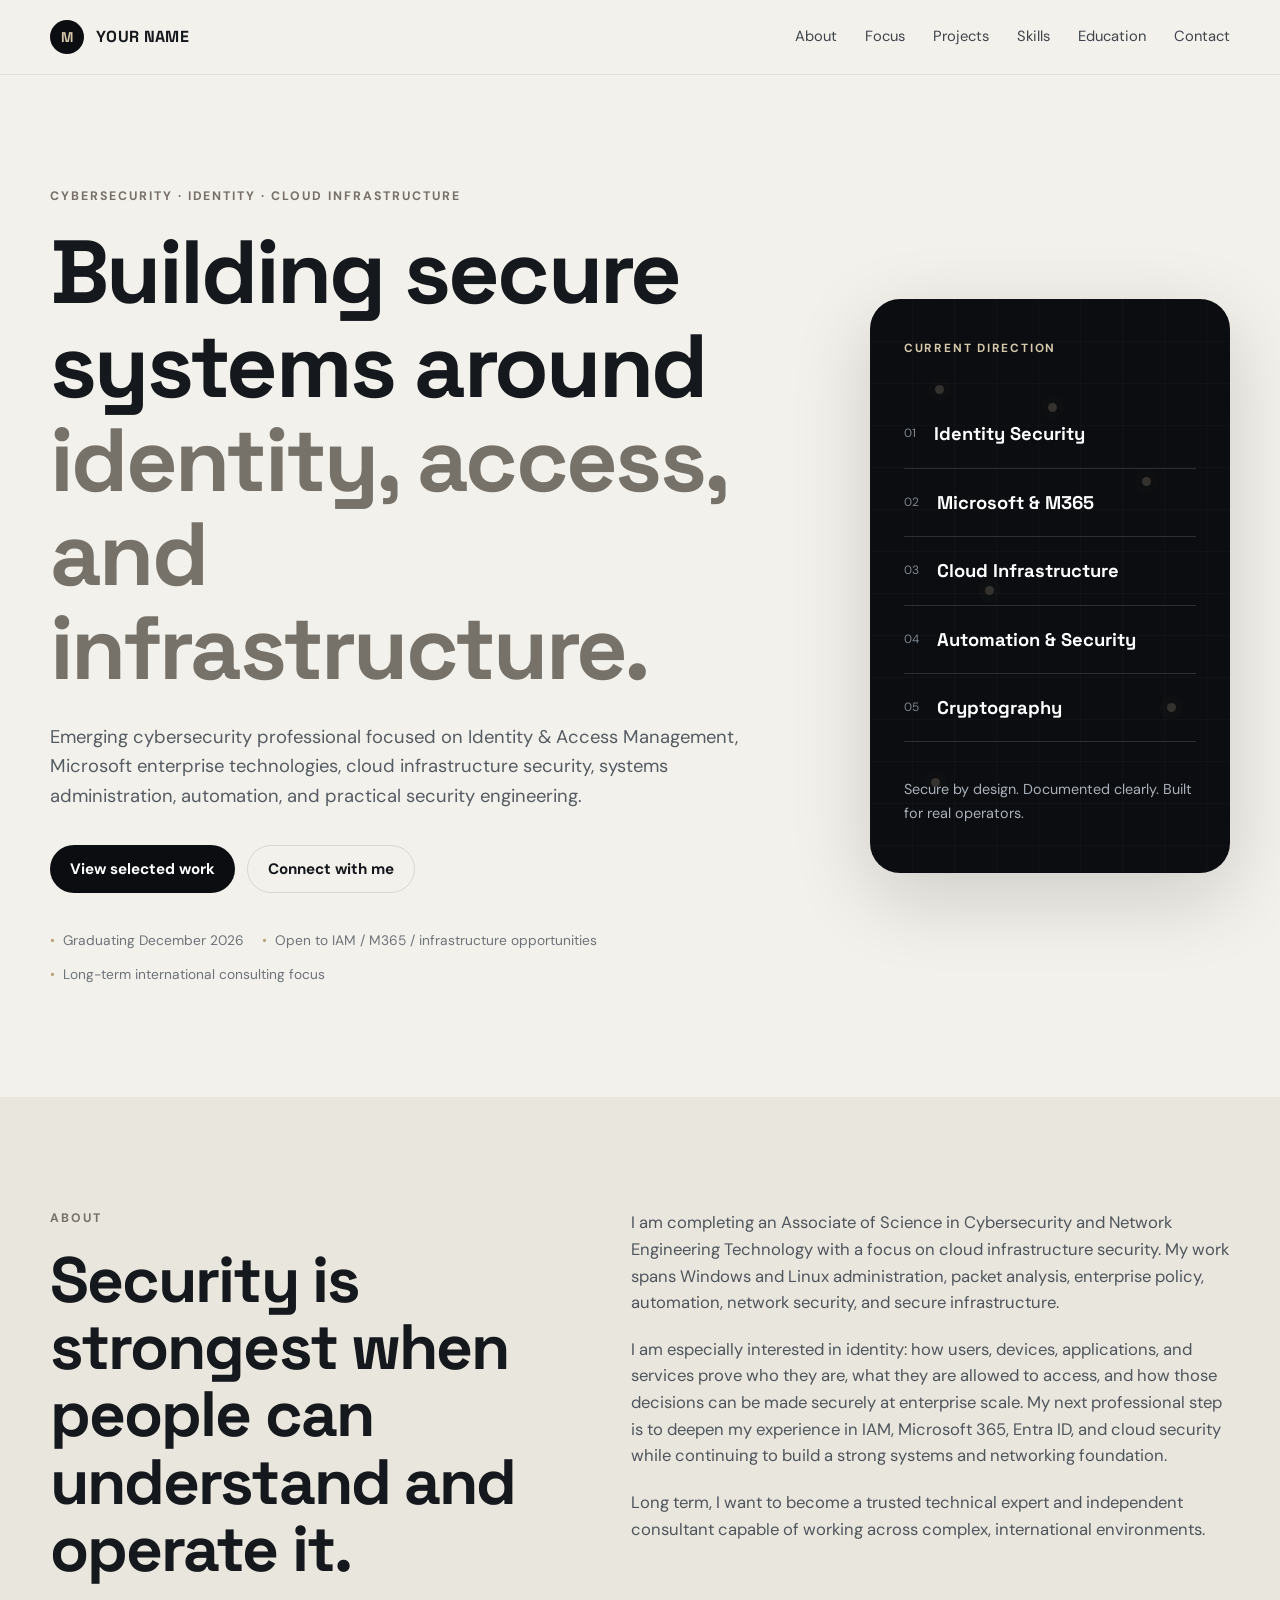
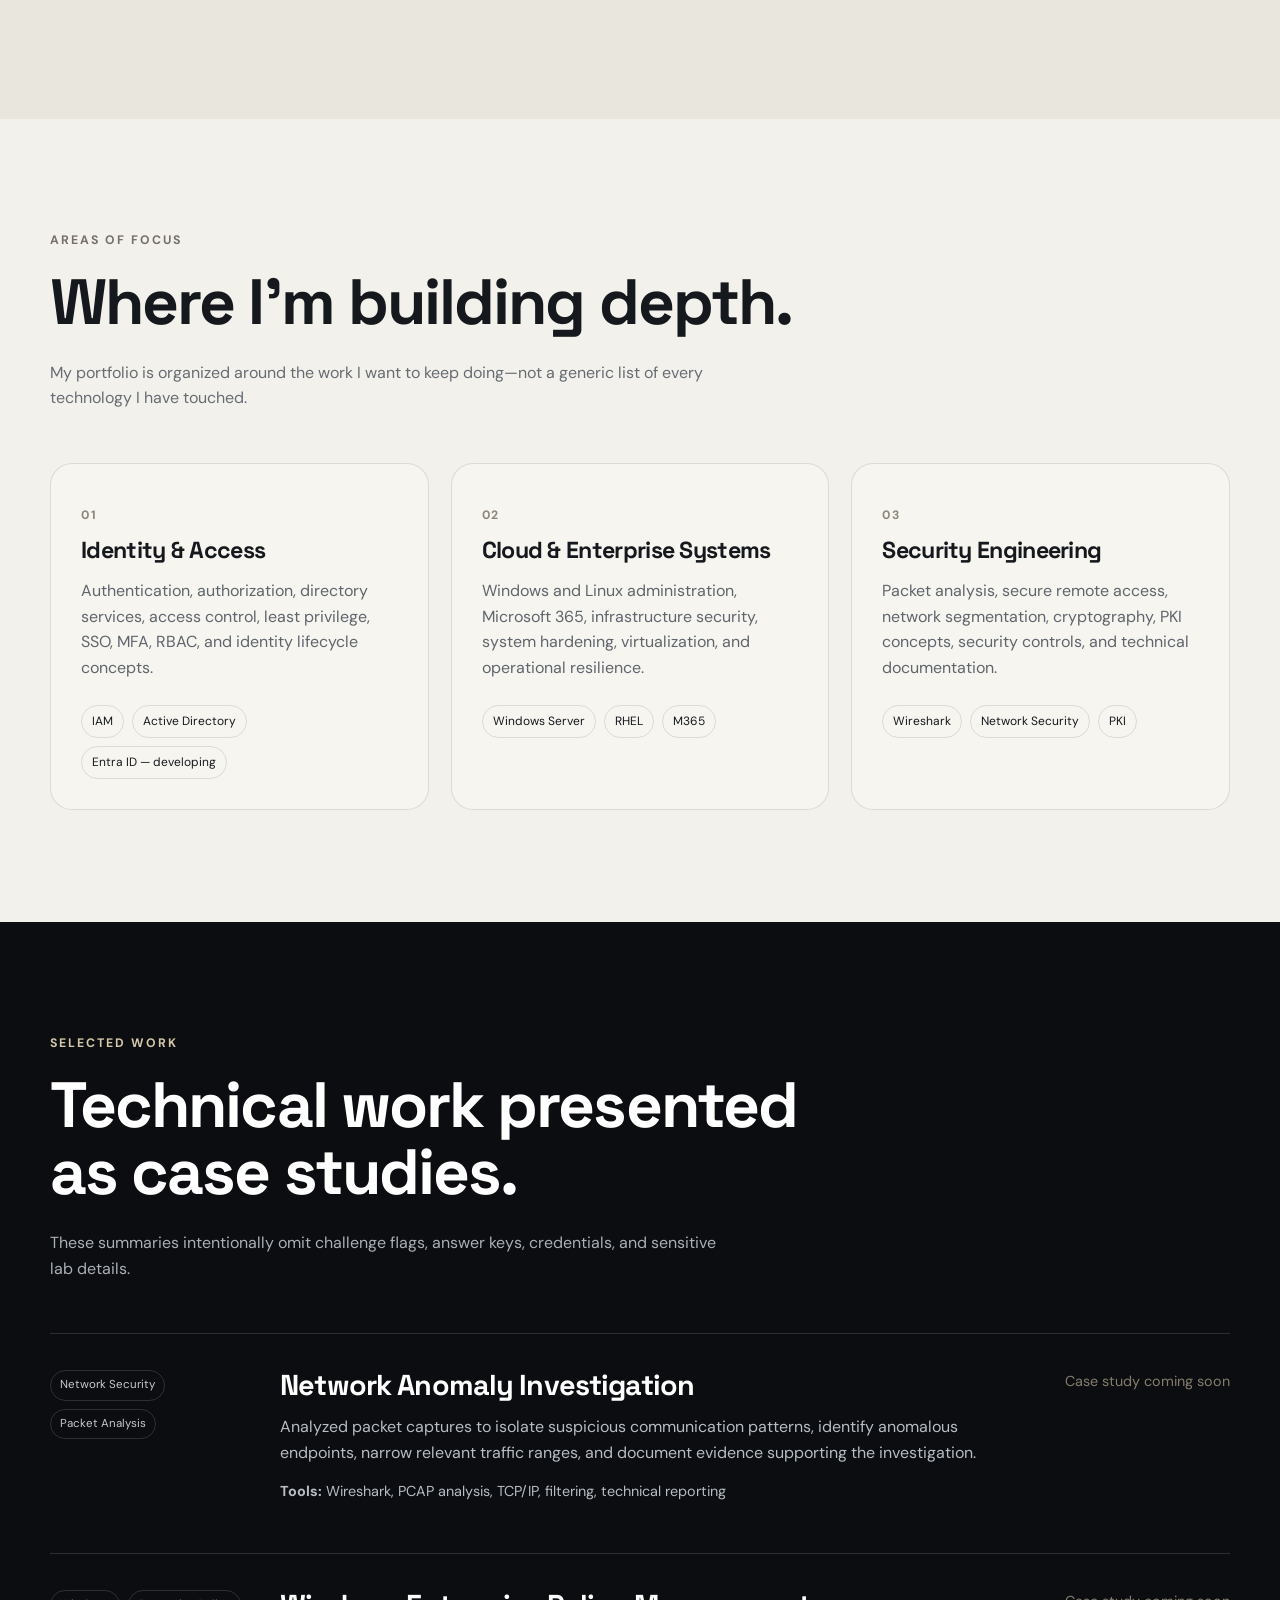
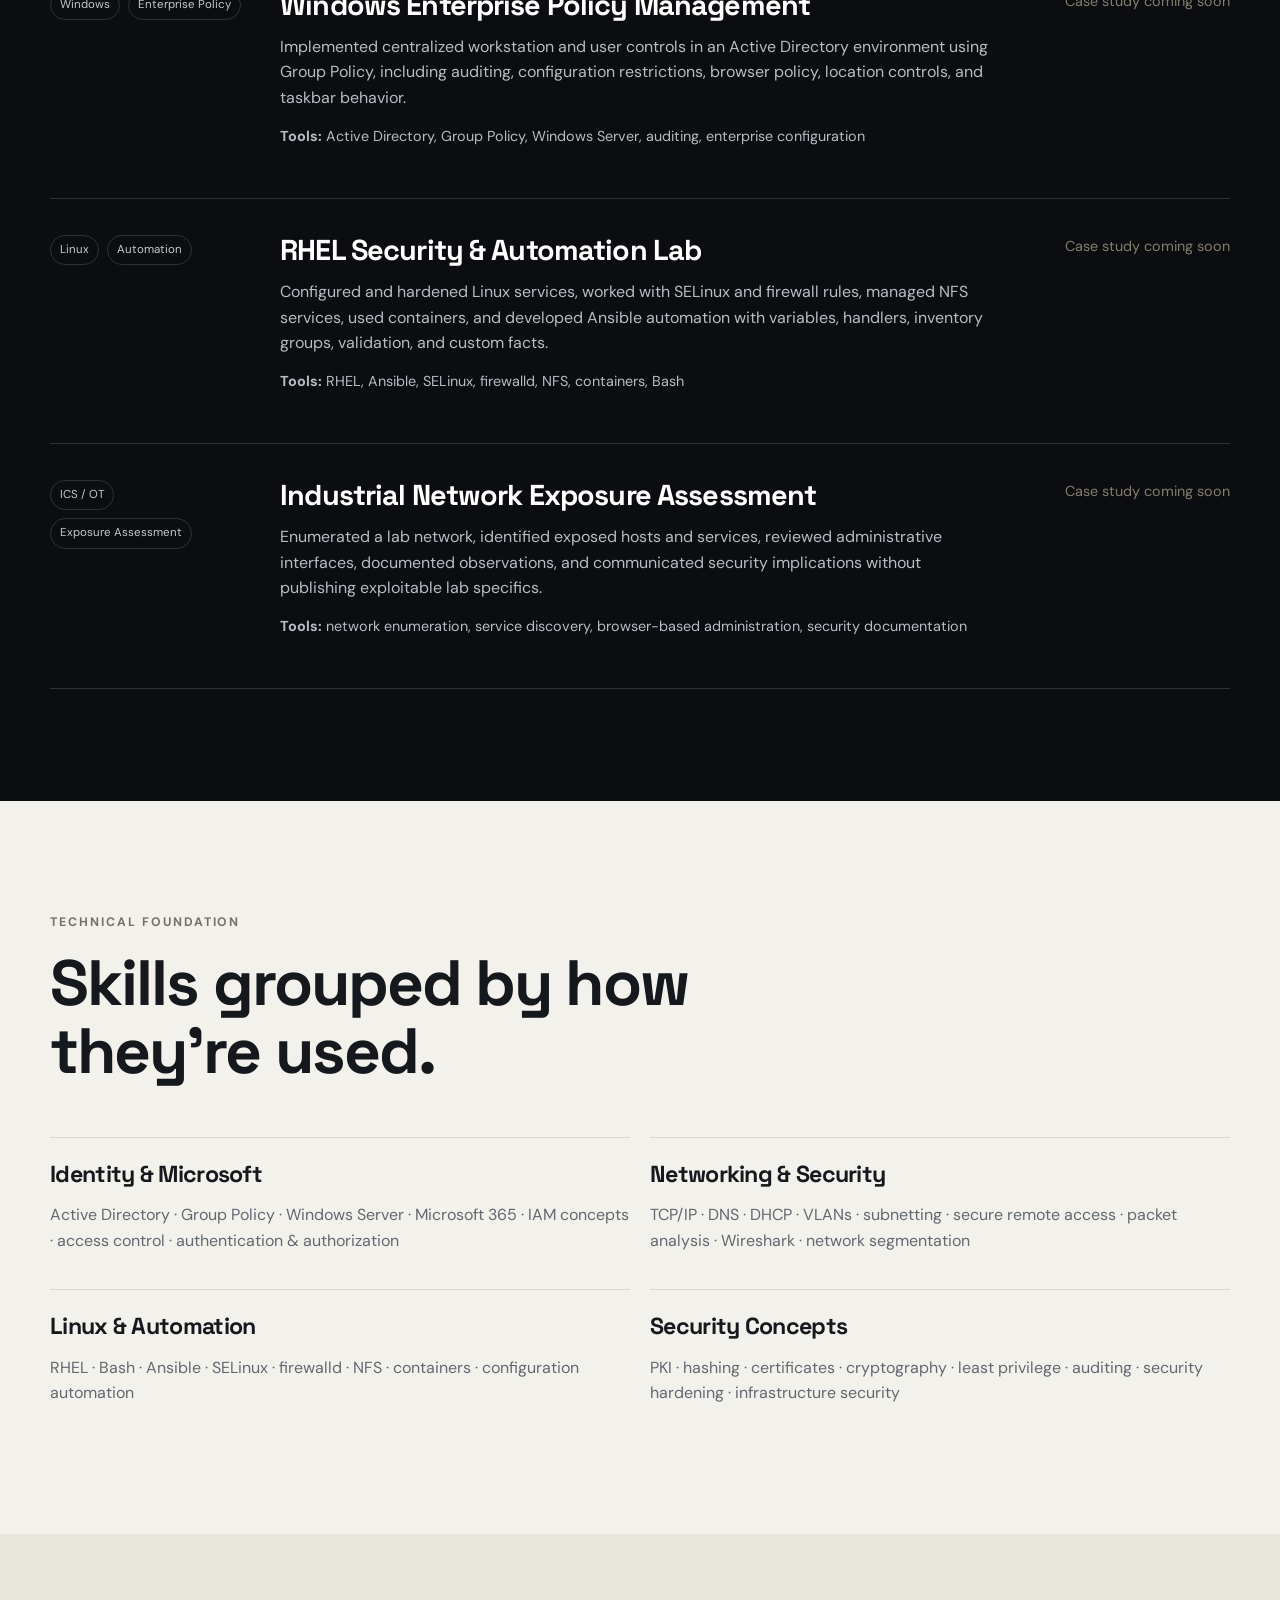
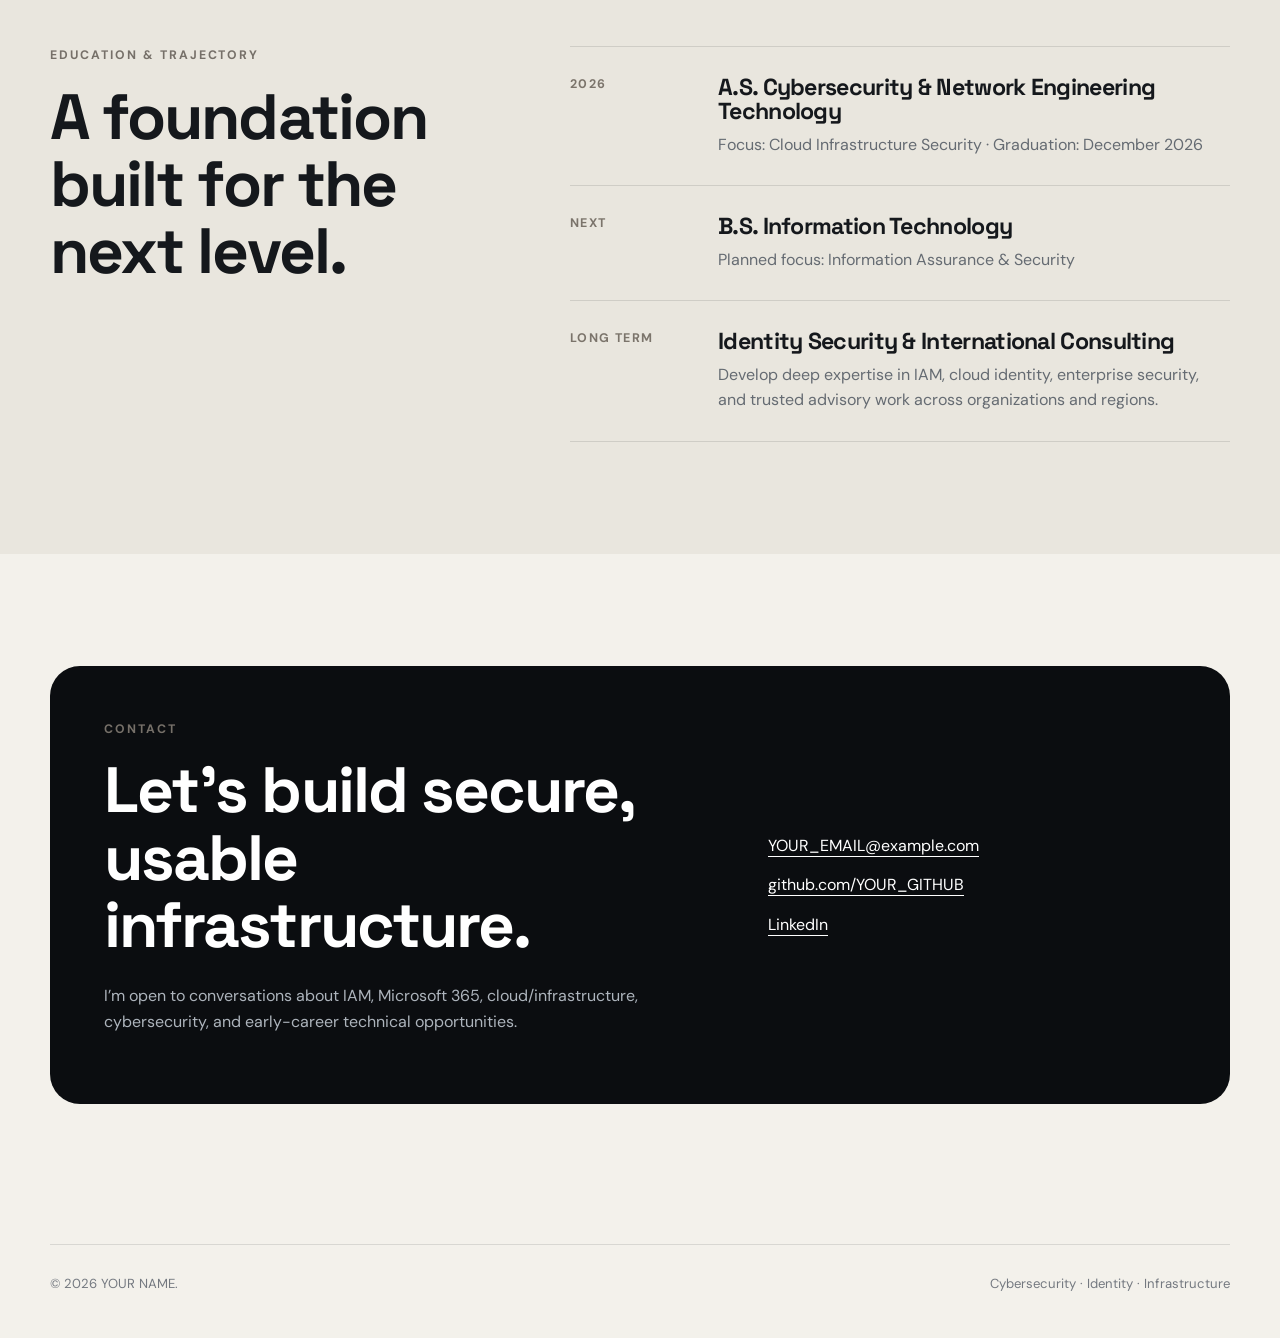
==== index.html @ 9beae538 "Add files via upload Move website files to repository root" ====
<!DOCTYPE html>
<html lang="en">
<head>
  <meta charset="UTF-8" />
  <meta name="viewport" content="width=device-width, initial-scale=1.0" />
  <meta name="description" content="Professional portfolio focused on cybersecurity, identity security, cloud infrastructure, systems administration, and secure enterprise technology." />
  <meta name="theme-color" content="#0b0d10" />
  <meta property="og:title" content="YOUR NAME — Cybersecurity & Identity" />
  <meta property="og:description" content="Cybersecurity, identity security, cloud infrastructure, and enterprise systems portfolio." />
  <meta property="og:type" content="website" />
  <title>YOUR NAME | Cybersecurity & Identity</title>
  <link rel="preconnect" href="https://fonts.googleapis.com" />
  <link rel="preconnect" href="https://fonts.gstatic.com" crossorigin />
  <link href="https://fonts.googleapis.com/css2?family=DM+Sans:wght@400;500;600;700&family=Space+Grotesk:wght@500;600;700&display=swap" rel="stylesheet" />
  <link rel="stylesheet" href="styles.css" />
</head>
<body>
  <a class="skip-link" href="#main">Skip to content</a>

  <header class="site-header" id="top">
    <div class="container nav-wrap">
      <a class="brand" href="#top" aria-label="Home">
        <span class="brand-mark" aria-hidden="true">M</span>
        <span>YOUR NAME</span>
      </a>
      <button class="nav-toggle" type="button" aria-label="Open navigation" aria-expanded="false">Menu</button>
      <nav class="site-nav" aria-label="Primary navigation">
        <a href="#about">About</a>
        <a href="#focus">Focus</a>
        <a href="#projects">Projects</a>
        <a href="#skills">Skills</a>
        <a href="#education">Education</a>
        <a href="#contact">Contact</a>
      </nav>
    </div>
  </header>

  <main id="main">
    <section class="hero section">
      <div class="container hero-grid">
        <div class="hero-copy reveal">
          <p class="eyebrow">Cybersecurity · Identity · Cloud Infrastructure</p>
          <h1>Building secure systems around <span>identity, access, and infrastructure.</span></h1>
          <p class="hero-lede">
            Emerging cybersecurity professional focused on Identity &amp; Access Management, Microsoft enterprise technologies,
            cloud infrastructure security, systems administration, automation, and practical security engineering.
          </p>
          <div class="hero-actions">
            <a class="button button-primary" href="#projects">View selected work</a>
            <a class="button button-secondary" href="#contact">Connect with me</a>
          </div>
          <ul class="status-list" aria-label="Current professional status">
            <li>Graduating December 2026</li>
            <li>Open to IAM / M365 / infrastructure opportunities</li>
            <li>Long-term international consulting focus</li>
          </ul>
        </div>

        <aside class="hero-panel reveal" aria-label="Professional focus summary">
          <div class="signal-grid" aria-hidden="true">
            <span></span><span></span><span></span><span></span><span></span><span></span>
          </div>
          <p class="panel-kicker">Current direction</p>
          <div class="focus-line"><span>01</span><strong>Identity Security</strong></div>
          <div class="focus-line"><span>02</span><strong>Microsoft &amp; M365</strong></div>
          <div class="focus-line"><span>03</span><strong>Cloud Infrastructure</strong></div>
          <div class="focus-line"><span>04</span><strong>Automation &amp; Security</strong></div>
          <div class="focus-line"><span>05</span><strong>Cryptography</strong></div>
          <p class="panel-note">Secure by design. Documented clearly. Built for real operators.</p>
        </aside>
      </div>
    </section>

    <section class="section section-muted" id="about">
      <div class="container two-column">
        <div>
          <p class="eyebrow">About</p>
          <h2>Security is strongest when people can understand and operate it.</h2>
        </div>
        <div class="body-copy">
          <p>
            I am completing an Associate of Science in Cybersecurity and Network Engineering Technology with a focus on cloud
            infrastructure security. My work spans Windows and Linux administration, packet analysis, enterprise policy,
            automation, network security, and secure infrastructure.
          </p>
          <p>
            I am especially interested in identity: how users, devices, applications, and services prove who they are, what they
            are allowed to access, and how those decisions can be made securely at enterprise scale. My next professional step is
            to deepen my experience in IAM, Microsoft 365, Entra ID, and cloud security while continuing to build a strong systems
            and networking foundation.
          </p>
          <p>
            Long term, I want to become a trusted technical expert and independent consultant capable of working across complex,
            international environments.
          </p>
        </div>
      </div>
    </section>

    <section class="section" id="focus">
      <div class="container">
        <div class="section-heading reveal">
          <p class="eyebrow">Areas of focus</p>
          <h2>Where I’m building depth.</h2>
          <p>My portfolio is organized around the work I want to keep doing—not a generic list of every technology I have touched.</p>
        </div>

        <div class="card-grid three">
          <article class="card reveal">
            <p class="card-number">01</p>
            <h3>Identity &amp; Access</h3>
            <p>Authentication, authorization, directory services, access control, least privilege, SSO, MFA, RBAC, and identity lifecycle concepts.</p>
            <div class="tag-row"><span>IAM</span><span>Active Directory</span><span>Entra ID — developing</span></div>
          </article>
          <article class="card reveal">
            <p class="card-number">02</p>
            <h3>Cloud &amp; Enterprise Systems</h3>
            <p>Windows and Linux administration, Microsoft 365, infrastructure security, system hardening, virtualization, and operational resilience.</p>
            <div class="tag-row"><span>Windows Server</span><span>RHEL</span><span>M365</span></div>
          </article>
          <article class="card reveal">
            <p class="card-number">03</p>
            <h3>Security Engineering</h3>
            <p>Packet analysis, secure remote access, network segmentation, cryptography, PKI concepts, security controls, and technical documentation.</p>
            <div class="tag-row"><span>Wireshark</span><span>Network Security</span><span>PKI</span></div>
          </article>
        </div>
      </div>
    </section>

    <section class="section section-dark" id="projects">
      <div class="container">
        <div class="section-heading reveal">
          <p class="eyebrow">Selected work</p>
          <h2>Technical work presented as case studies.</h2>
          <p>These summaries intentionally omit challenge flags, answer keys, credentials, and sensitive lab details.</p>
        </div>

        <div class="project-list">
          <article class="project reveal">
            <div class="project-meta">
              <span>Network Security</span>
              <span>Packet Analysis</span>
            </div>
            <div>
              <h3>Network Anomaly Investigation</h3>
              <p>
                Analyzed packet captures to isolate suspicious communication patterns, identify anomalous endpoints, narrow relevant traffic ranges,
                and document evidence supporting the investigation.
              </p>
              <p class="project-tools"><strong>Tools:</strong> Wireshark, PCAP analysis, TCP/IP, filtering, technical reporting</p>
            </div>
            <a class="text-link disabled" href="#" aria-disabled="true">Case study coming soon</a>
          </article>

          <article class="project reveal">
            <div class="project-meta">
              <span>Windows</span>
              <span>Enterprise Policy</span>
            </div>
            <div>
              <h3>Windows Enterprise Policy Management</h3>
              <p>
                Implemented centralized workstation and user controls in an Active Directory environment using Group Policy, including auditing,
                configuration restrictions, browser policy, location controls, and taskbar behavior.
              </p>
              <p class="project-tools"><strong>Tools:</strong> Active Directory, Group Policy, Windows Server, auditing, enterprise configuration</p>
            </div>
            <a class="text-link disabled" href="#" aria-disabled="true">Case study coming soon</a>
          </article>

          <article class="project reveal">
            <div class="project-meta">
              <span>Linux</span>
              <span>Automation</span>
            </div>
            <div>
              <h3>RHEL Security &amp; Automation Lab</h3>
              <p>
                Configured and hardened Linux services, worked with SELinux and firewall rules, managed NFS services, used containers, and developed
                Ansible automation with variables, handlers, inventory groups, validation, and custom facts.
              </p>
              <p class="project-tools"><strong>Tools:</strong> RHEL, Ansible, SELinux, firewalld, NFS, containers, Bash</p>
            </div>
            <a class="text-link disabled" href="#" aria-disabled="true">Case study coming soon</a>
          </article>

          <article class="project reveal">
            <div class="project-meta">
              <span>ICS / OT</span>
              <span>Exposure Assessment</span>
            </div>
            <div>
              <h3>Industrial Network Exposure Assessment</h3>
              <p>
                Enumerated a lab network, identified exposed hosts and services, reviewed administrative interfaces, documented observations, and
                communicated security implications without publishing exploitable lab specifics.
              </p>
              <p class="project-tools"><strong>Tools:</strong> network enumeration, service discovery, browser-based administration, security documentation</p>
            </div>
            <a class="text-link disabled" href="#" aria-disabled="true">Case study coming soon</a>
          </article>
        </div>
      </div>
    </section>

    <section class="section" id="skills">
      <div class="container">
        <div class="section-heading reveal">
          <p class="eyebrow">Technical foundation</p>
          <h2>Skills grouped by how they’re used.</h2>
        </div>
        <div class="skills-grid">
          <article class="skill-group reveal">
            <h3>Identity &amp; Microsoft</h3>
            <p>Active Directory · Group Policy · Windows Server · Microsoft 365 · IAM concepts · access control · authentication &amp; authorization</p>
          </article>
          <article class="skill-group reveal">
            <h3>Networking &amp; Security</h3>
            <p>TCP/IP · DNS · DHCP · VLANs · subnetting · secure remote access · packet analysis · Wireshark · network segmentation</p>
          </article>
          <article class="skill-group reveal">
            <h3>Linux &amp; Automation</h3>
            <p>RHEL · Bash · Ansible · SELinux · firewalld · NFS · containers · configuration automation</p>
          </article>
          <article class="skill-group reveal">
            <h3>Security Concepts</h3>
            <p>PKI · hashing · certificates · cryptography · least privilege · auditing · security hardening · infrastructure security</p>
          </article>
        </div>
      </div>
    </section>

    <section class="section section-muted" id="education">
      <div class="container timeline-wrap">
        <div class="section-heading reveal">
          <p class="eyebrow">Education &amp; trajectory</p>
          <h2>A foundation built for the next level.</h2>
        </div>
        <div class="timeline">
          <article class="timeline-item reveal">
            <span class="timeline-year">2026</span>
            <div>
              <h3>A.S. Cybersecurity &amp; Network Engineering Technology</h3>
              <p>Focus: Cloud Infrastructure Security · Graduation: December 2026</p>
            </div>
          </article>
          <article class="timeline-item reveal">
            <span class="timeline-year">Next</span>
            <div>
              <h3>B.S. Information Technology</h3>
              <p>Planned focus: Information Assurance &amp; Security</p>
            </div>
          </article>
          <article class="timeline-item reveal">
            <span class="timeline-year">Long term</span>
            <div>
              <h3>Identity Security &amp; International Consulting</h3>
              <p>Develop deep expertise in IAM, cloud identity, enterprise security, and trusted advisory work across organizations and regions.</p>
            </div>
          </article>
        </div>
      </div>
    </section>

    <section class="section" id="contact">
      <div class="container contact-card reveal">
        <div>
          <p class="eyebrow">Contact</p>
          <h2>Let’s build secure, usable infrastructure.</h2>
          <p>I’m open to conversations about IAM, Microsoft 365, cloud/infrastructure, cybersecurity, and early-career technical opportunities.</p>
        </div>
        <div class="contact-links">
          <a href="mailto:YOUR_EMAIL@example.com">YOUR_EMAIL@example.com</a>
          <a href="https://github.com/YOUR_GITHUB" target="_blank" rel="noreferrer">github.com/YOUR_GITHUB</a>
          <a href="https://www.linkedin.com/in/YOUR_LINKEDIN" target="_blank" rel="noreferrer">LinkedIn</a>
        </div>
      </div>
    </section>
  </main>

  <footer class="site-footer">
    <div class="container footer-wrap">
      <p>© <span id="year"></span> YOUR NAME.</p>
      <p>Cybersecurity · Identity · Infrastructure</p>
    </div>
  </footer>

  <script src="script.js"></script>
</body>
</html>
---- styles.css ----
:root {
  --bg: #0b0d10;
  --bg-soft: #11151a;
  --paper: #f3f1eb;
  --paper-2: #e9e6de;
  --ink: #15181c;
  --muted: #696f78;
  --muted-dark: #aab1ba;
  --line: rgba(21, 24, 28, 0.12);
  --line-dark: rgba(255, 255, 255, 0.14);
  --accent: #b8a47c;
  --accent-soft: #d6c8aa;
  --max: 1180px;
  --radius: 22px;
}

* { box-sizing: border-box; }
html { scroll-behavior: smooth; }
body {
  margin: 0;
  background: var(--paper);
  color: var(--ink);
  font-family: "DM Sans", system-ui, -apple-system, BlinkMacSystemFont, "Segoe UI", sans-serif;
  line-height: 1.6;
  text-rendering: optimizeLegibility;
}

::selection { background: var(--accent-soft); color: var(--ink); }
a { color: inherit; }
img { max-width: 100%; }

.skip-link {
  position: fixed;
  top: 12px;
  left: 12px;
  z-index: 1000;
  transform: translateY(-150%);
  background: white;
  color: black;
  padding: 10px 14px;
  border-radius: 10px;
}
.skip-link:focus { transform: translateY(0); }

.container { width: min(calc(100% - 40px), var(--max)); margin: 0 auto; }
.section { padding: 112px 0; }
.section-muted { background: var(--paper-2); }
.section-dark { background: var(--bg); color: white; }

.site-header {
  position: sticky;
  top: 0;
  z-index: 50;
  backdrop-filter: blur(18px);
  background: rgba(243, 241, 235, 0.88);
  border-bottom: 1px solid rgba(21, 24, 28, 0.08);
}
.nav-wrap { min-height: 74px; display: flex; align-items: center; justify-content: space-between; gap: 28px; }
.brand { display: inline-flex; align-items: center; gap: 12px; text-decoration: none; font-family: "Space Grotesk", sans-serif; font-weight: 700; letter-spacing: 0.02em; }
.brand-mark { width: 34px; height: 34px; display: grid; place-items: center; background: var(--bg); color: var(--accent-soft); border-radius: 50%; font-size: 0.88rem; }
.site-nav { display: flex; gap: 28px; align-items: center; }
.site-nav a { text-decoration: none; font-size: 0.92rem; color: #3f444b; }
.site-nav a:hover { color: #000; }
.nav-toggle { display: none; border: 1px solid var(--line); background: transparent; border-radius: 999px; padding: 8px 13px; font: inherit; }

.hero { background: var(--paper); overflow: hidden; }
.hero-grid { display: grid; grid-template-columns: 1.35fr 0.65fr; gap: 72px; align-items: center; }
.eyebrow { margin: 0 0 18px; font-size: 0.77rem; letter-spacing: 0.16em; text-transform: uppercase; font-weight: 700; color: #767069; }
.section-dark .eyebrow { color: var(--accent-soft); }
h1, h2, h3 { font-family: "Space Grotesk", sans-serif; line-height: 1.05; letter-spacing: -0.03em; margin-top: 0; }
h1 { font-size: clamp(3.25rem, 7vw, 6.9rem); max-width: 980px; margin-bottom: 28px; }
h1 span { color: #777269; }
h2 { font-size: clamp(2.35rem, 5vw, 4.4rem); margin-bottom: 24px; }
h3 { font-size: 1.45rem; margin-bottom: 14px; }
.hero-lede { max-width: 760px; font-size: 1.15rem; color: #555b63; }
.hero-actions { display: flex; flex-wrap: wrap; gap: 12px; margin-top: 34px; }
.button { display: inline-flex; align-items: center; justify-content: center; min-height: 48px; padding: 0 20px; border-radius: 999px; text-decoration: none; font-weight: 700; font-size: 0.95rem; }
.button-primary { background: var(--bg); color: white; }
.button-secondary { border: 1px solid var(--line); }
.button:hover { transform: translateY(-1px); }
.status-list { list-style: none; padding: 0; margin: 36px 0 0; display: flex; flex-wrap: wrap; gap: 12px 18px; color: #6e737a; font-size: 0.86rem; }
.status-list li::before { content: "•"; margin-right: 8px; color: var(--accent); }

.hero-panel { position: relative; min-height: 520px; background: var(--bg); color: white; padding: 34px; border-radius: 30px; overflow: hidden; box-shadow: 0 24px 80px rgba(12, 13, 15, 0.16); }
.signal-grid { position: absolute; inset: 0; opacity: 0.2; background-image: linear-gradient(rgba(255,255,255,0.12) 1px, transparent 1px), linear-gradient(90deg, rgba(255,255,255,0.12) 1px, transparent 1px); background-size: 42px 42px; }
.signal-grid span { position: absolute; width: 9px; height: 9px; border-radius: 50%; background: var(--accent-soft); box-shadow: 0 0 0 7px rgba(214, 200, 170, 0.08); }
.signal-grid span:nth-child(1) { top: 15%; left: 18%; }
.signal-grid span:nth-child(2) { top: 31%; right: 22%; }
.signal-grid span:nth-child(3) { top: 50%; left: 32%; }
.signal-grid span:nth-child(4) { bottom: 28%; right: 15%; }
.signal-grid span:nth-child(5) { bottom: 15%; left: 17%; }
.signal-grid span:nth-child(6) { top: 18%; right: 48%; }
.panel-kicker, .focus-line, .panel-note { position: relative; }
.panel-kicker { color: var(--accent-soft); margin: 6px 0 42px; text-transform: uppercase; font-size: 0.74rem; font-weight: 700; letter-spacing: 0.15em; }
.focus-line { display: flex; align-items: center; gap: 18px; padding: 19px 0; border-bottom: 1px solid var(--line-dark); }
.focus-line span { color: #7f8790; font-size: 0.75rem; }
.focus-line strong { font-family: "Space Grotesk", sans-serif; font-size: 1.15rem; }
.panel-note { margin-top: 36px; color: var(--muted-dark); font-size: 0.9rem; }

.two-column { display: grid; grid-template-columns: 0.9fr 1.1fr; gap: 90px; }
.body-copy { max-width: 760px; color: #4f555c; font-size: 1.04rem; }
.body-copy p { margin-top: 0; margin-bottom: 20px; }
.section-heading { max-width: 820px; margin-bottom: 52px; }
.section-heading > p:last-child { max-width: 680px; color: #666c73; }
.section-dark .section-heading > p:last-child { color: #aab0b8; }

.card-grid { display: grid; gap: 22px; }
.card-grid.three { grid-template-columns: repeat(3, 1fr); }
.card { border: 1px solid var(--line); border-radius: var(--radius); padding: 30px; background: rgba(255,255,255,0.28); }
.card-number { color: #8d8579; font-size: 0.76rem; font-weight: 700; letter-spacing: 0.14em; }
.card p:not(.card-number) { color: #5f656c; }
.tag-row { display: flex; flex-wrap: wrap; gap: 8px; margin-top: 24px; }
.tag-row span { border: 1px solid var(--line); border-radius: 999px; padding: 6px 10px; font-size: 0.75rem; }

.project-list { border-top: 1px solid var(--line-dark); }
.project { display: grid; grid-template-columns: 0.34fr 1.25fr 0.35fr; gap: 36px; padding: 36px 0; border-bottom: 1px solid var(--line-dark); align-items: start; }
.project-meta { display: flex; flex-wrap: wrap; gap: 8px; }
.project-meta span { font-size: 0.72rem; border: 1px solid var(--line-dark); border-radius: 999px; padding: 5px 9px; color: #c4c9cf; }
.project h3 { font-size: 1.8rem; }
.project p { color: #b7bdc4; margin: 0 0 14px; }
.project-tools { font-size: 0.9rem; }
.text-link { color: var(--accent-soft); text-decoration: none; font-size: 0.9rem; text-align: right; }
.text-link.disabled { opacity: 0.6; pointer-events: none; }

.skills-grid { display: grid; grid-template-columns: repeat(2, 1fr); gap: 20px; }
.skill-group { border-top: 1px solid var(--line); padding-top: 24px; }
.skill-group p { color: #626870; }

.timeline-wrap { display: grid; grid-template-columns: 0.8fr 1.2fr; gap: 80px; }
.timeline { border-top: 1px solid var(--line); }
.timeline-item { display: grid; grid-template-columns: 120px 1fr; gap: 28px; padding: 28px 0; border-bottom: 1px solid var(--line); }
.timeline-year { color: #7b746b; font-size: 0.78rem; text-transform: uppercase; letter-spacing: 0.11em; font-weight: 700; }
.timeline-item h3 { margin-bottom: 8px; }
.timeline-item p { margin: 0; color: #656b72; }

.contact-card { background: var(--bg); color: white; border-radius: 30px; padding: 54px; display: grid; grid-template-columns: 1.2fr 0.8fr; gap: 52px; }
.contact-card p:not(.eyebrow) { color: #adb4bc; max-width: 680px; }
.contact-links { display: flex; flex-direction: column; justify-content: center; gap: 14px; }
.contact-links a { color: white; text-underline-offset: 5px; }

.site-footer { background: var(--paper); padding: 28px 0 44px; }
.footer-wrap { display: flex; justify-content: space-between; gap: 20px; border-top: 1px solid var(--line); padding-top: 28px; color: #747980; font-size: 0.82rem; }
.footer-wrap p { margin: 0; }

.reveal { opacity: 0; transform: translateY(18px); transition: opacity 0.65s ease, transform 0.65s ease; }
.reveal.visible { opacity: 1; transform: translateY(0); }

@media (prefers-reduced-motion: reduce) {
  *, *::before, *::after { scroll-behavior: auto !important; animation-duration: 0.01ms !important; transition-duration: 0.01ms !important; }
  .reveal { opacity: 1; transform: none; }
}

@media (max-width: 900px) {
  .section { padding: 82px 0; }
  .hero-grid, .two-column, .timeline-wrap, .contact-card { grid-template-columns: 1fr; gap: 44px; }
  .hero-panel { min-height: 430px; }
  .card-grid.three { grid-template-columns: 1fr; }
  .project { grid-template-columns: 1fr; gap: 16px; }
  .text-link { text-align: left; }
  .skills-grid { grid-template-columns: 1fr; }
  .site-nav { display: none; position: absolute; top: 74px; left: 20px; right: 20px; padding: 18px; border-radius: 18px; background: rgba(243, 241, 235, 0.98); border: 1px solid var(--line); flex-direction: column; align-items: flex-start; box-shadow: 0 14px 44px rgba(0,0,0,0.08); }
  .site-nav.open { display: flex; }
  .nav-toggle { display: inline-flex; }
}

@media (max-width: 580px) {
  .container { width: min(calc(100% - 28px), var(--max)); }
  .section { padding: 68px 0; }
  h1 { font-size: clamp(2.8rem, 16vw, 4.4rem); }
  .hero-panel, .contact-card { border-radius: 22px; padding: 26px; }
  .timeline-item { grid-template-columns: 1fr; gap: 8px; }
  .footer-wrap { flex-direction: column; }
  .brand span:last-child { display: none; }
}
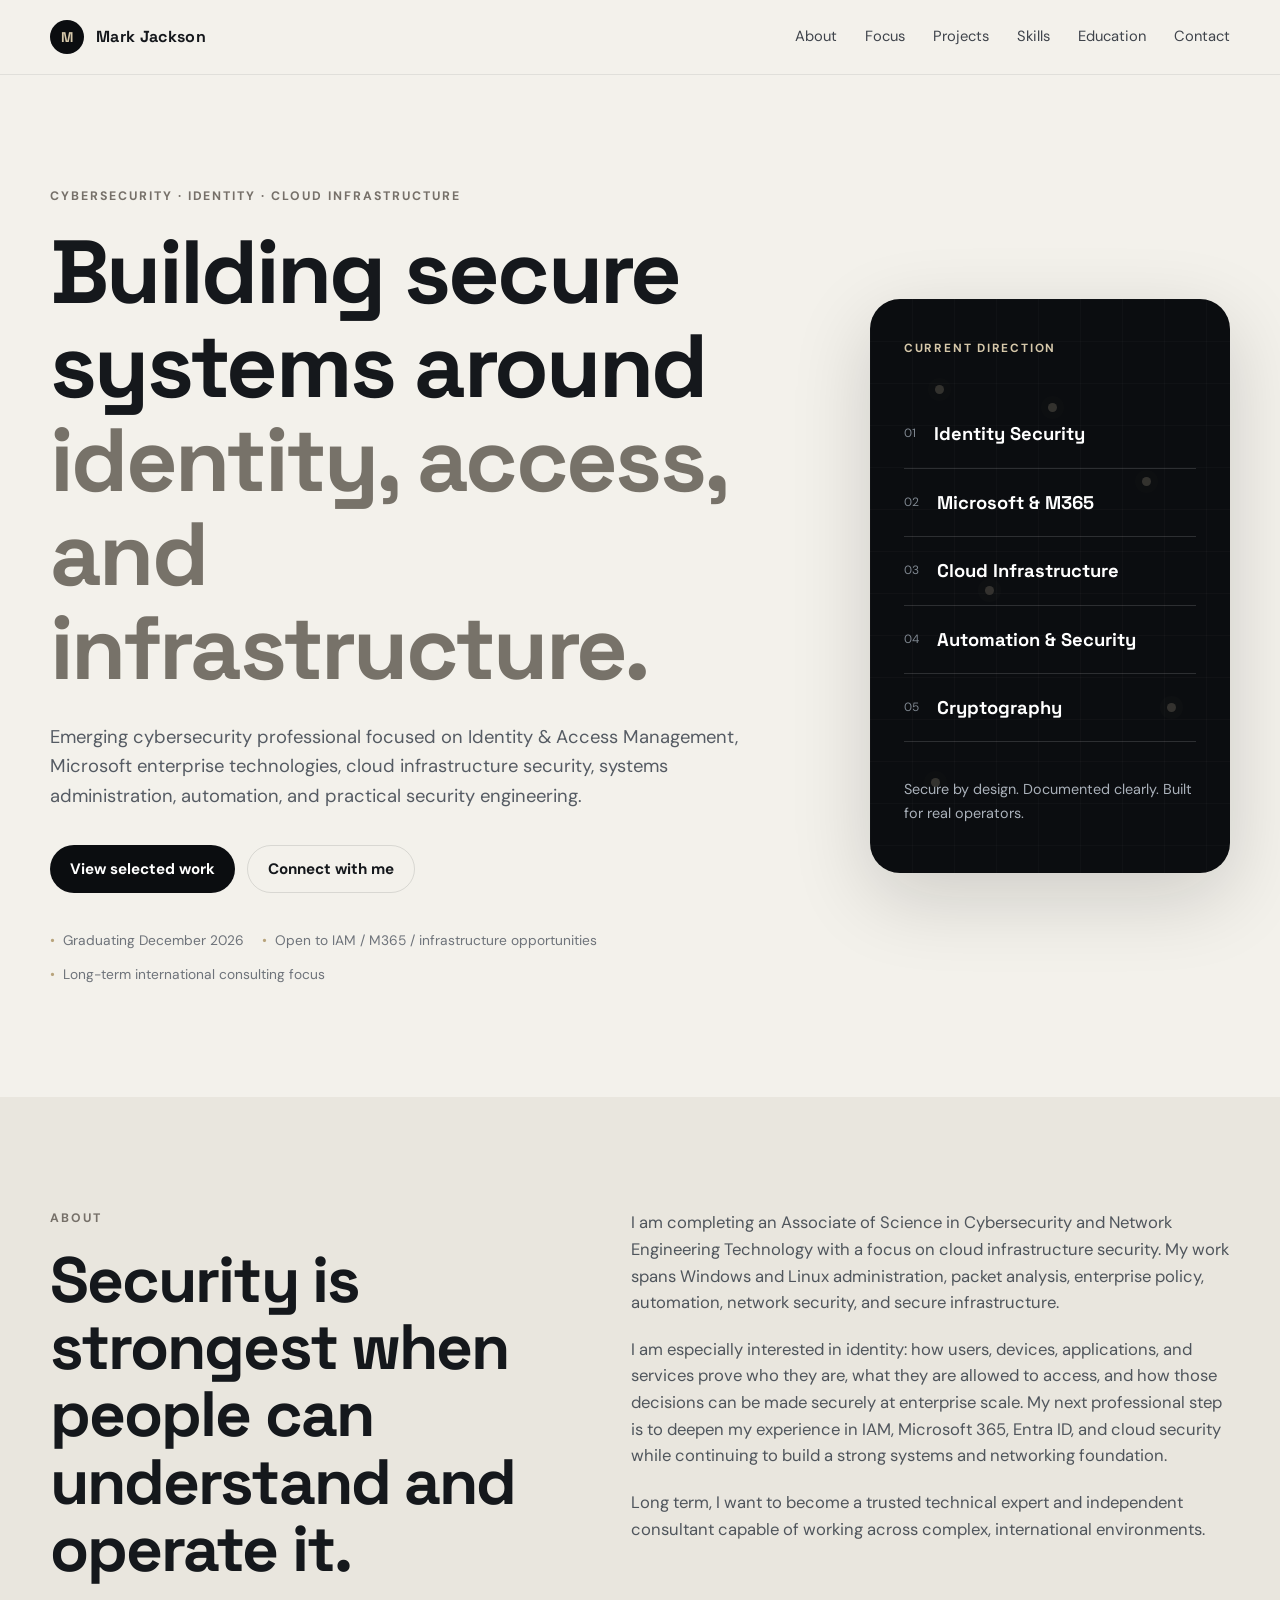
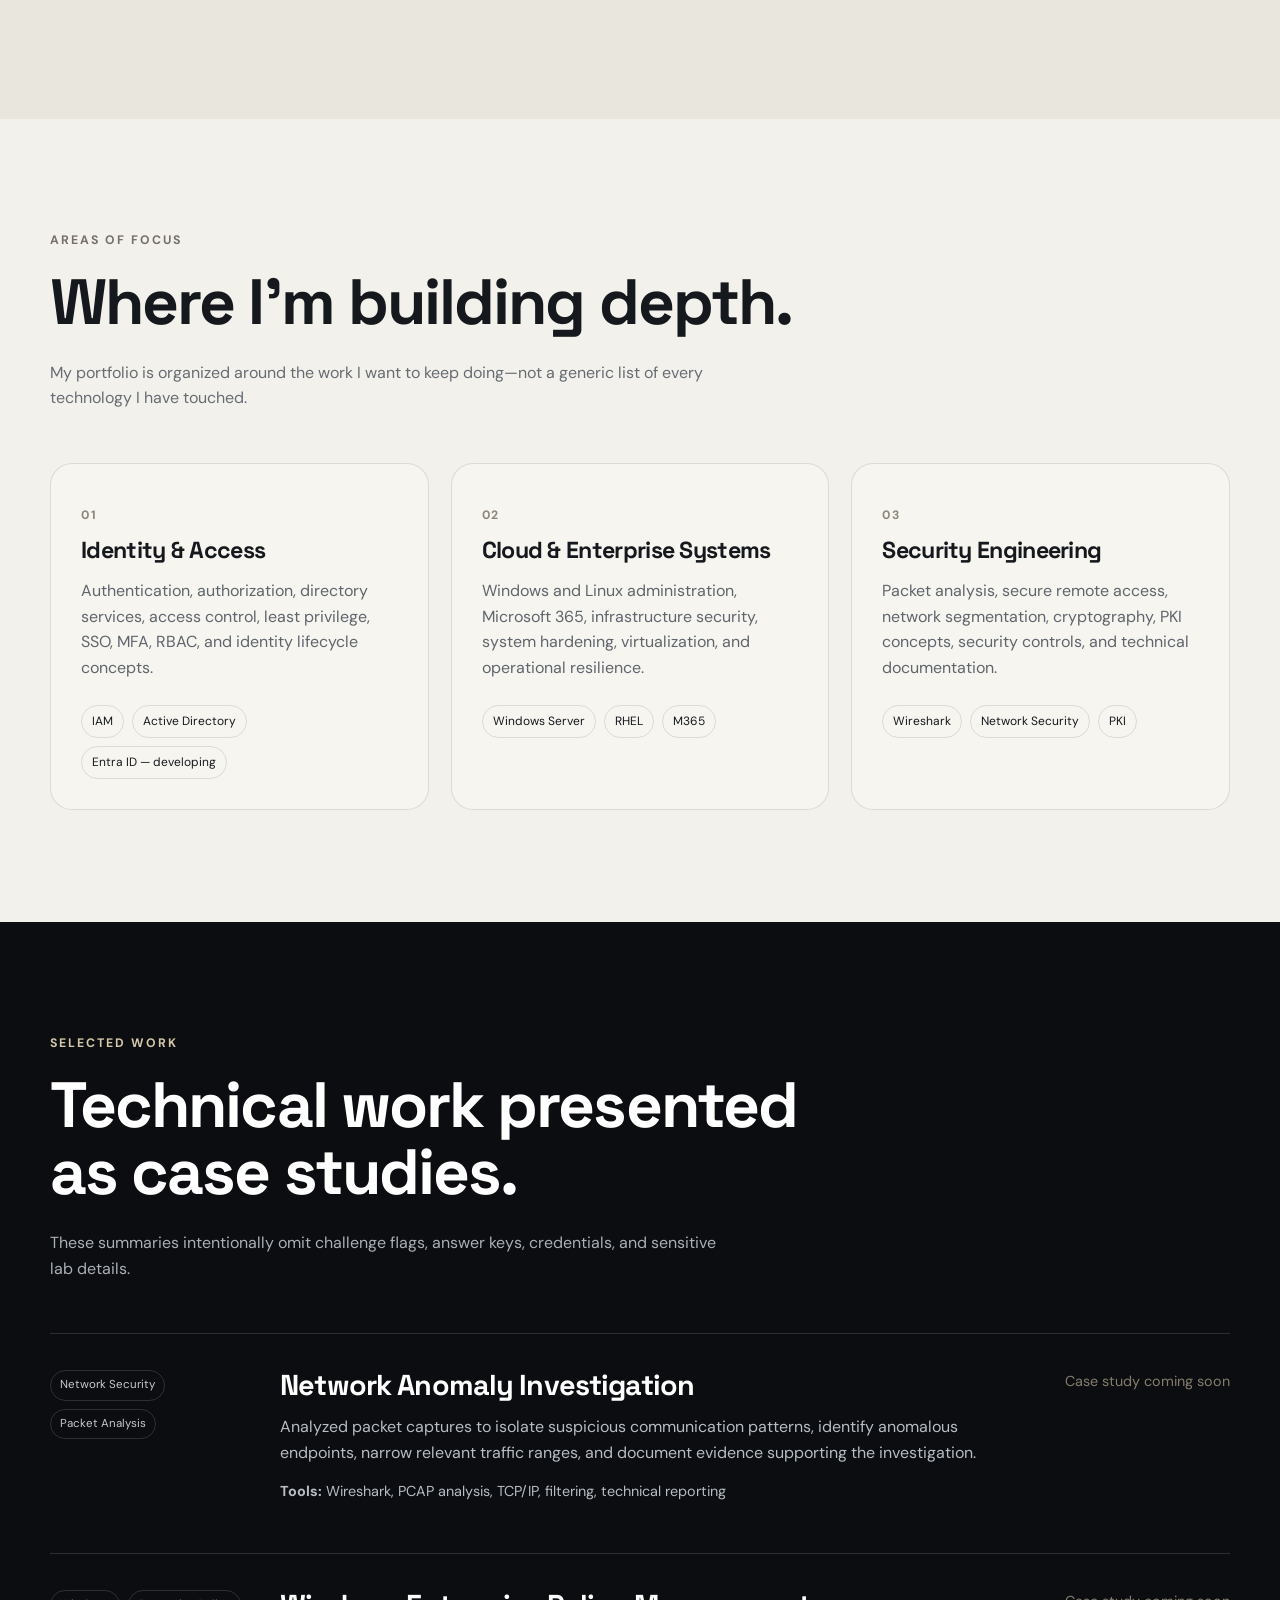
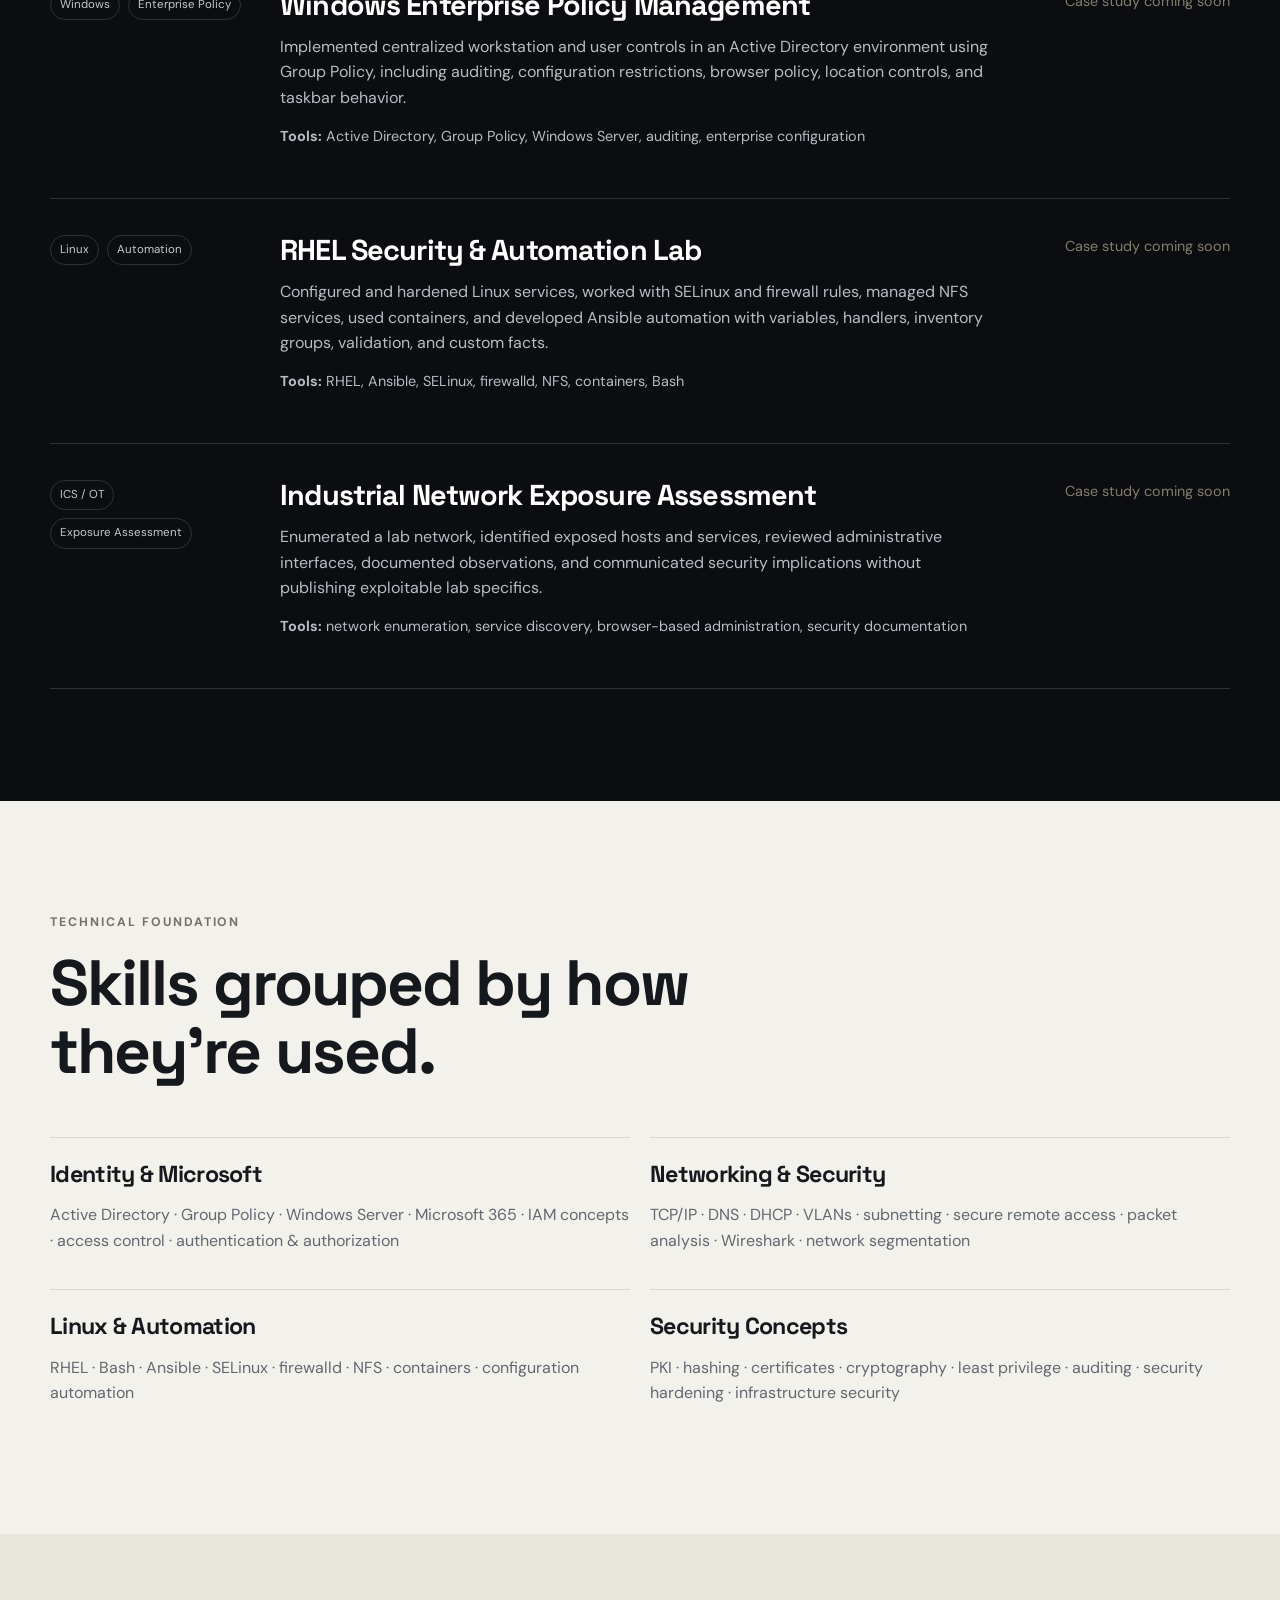
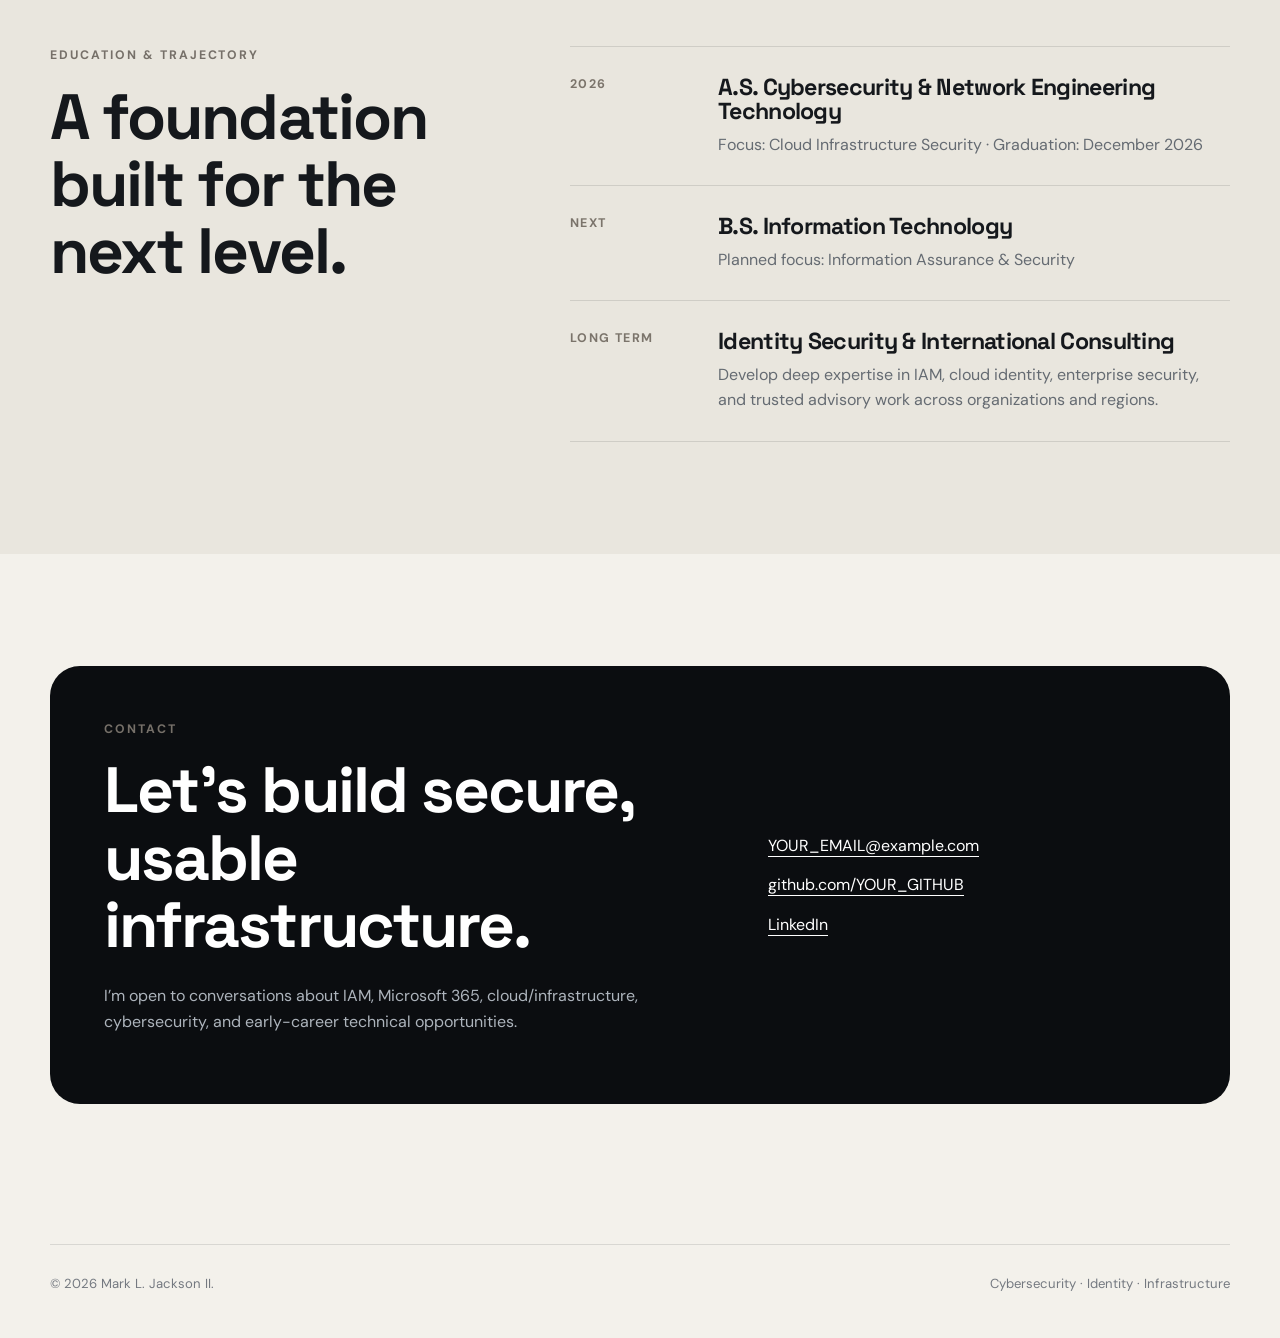
==== commit 0e52ac71: "Update index.html" ====
--- a/index.html
+++ b/index.html
@@ -5,10 +5,10 @@
   <meta name="viewport" content="width=device-width, initial-scale=1.0" />
   <meta name="description" content="Professional portfolio focused on cybersecurity, identity security, cloud infrastructure, systems administration, and secure enterprise technology." />
   <meta name="theme-color" content="#0b0d10" />
-  <meta property="og:title" content="YOUR NAME — Cybersecurity & Identity" />
+  <meta property="og:title" content="Mark Jackson — Cybersecurity & Identity" />
   <meta property="og:description" content="Cybersecurity, identity security, cloud infrastructure, and enterprise systems portfolio." />
   <meta property="og:type" content="website" />
-  <title>YOUR NAME | Cybersecurity & Identity</title>
+  <title>Mark Jackson | Cybersecurity & Identity</title>
   <link rel="preconnect" href="https://fonts.googleapis.com" />
   <link rel="preconnect" href="https://fonts.gstatic.com" crossorigin />
   <link href="https://fonts.googleapis.com/css2?family=DM+Sans:wght@400;500;600;700&family=Space+Grotesk:wght@500;600;700&display=swap" rel="stylesheet" />
@@ -21,7 +21,7 @@
     <div class="container nav-wrap">
       <a class="brand" href="#top" aria-label="Home">
         <span class="brand-mark" aria-hidden="true">M</span>
-        <span>YOUR NAME</span>
+        <span>Mark Jackson</span>
       </a>
       <button class="nav-toggle" type="button" aria-label="Open navigation" aria-expanded="false">Menu</button>
       <nav class="site-nav" aria-label="Primary navigation">
@@ -281,7 +281,7 @@
 
   <footer class="site-footer">
     <div class="container footer-wrap">
-      <p>© <span id="year"></span> YOUR NAME.</p>
+      <p>© <span id="year"></span> Mark L. Jackson II.</p>
       <p>Cybersecurity · Identity · Infrastructure</p>
     </div>
   </footer>
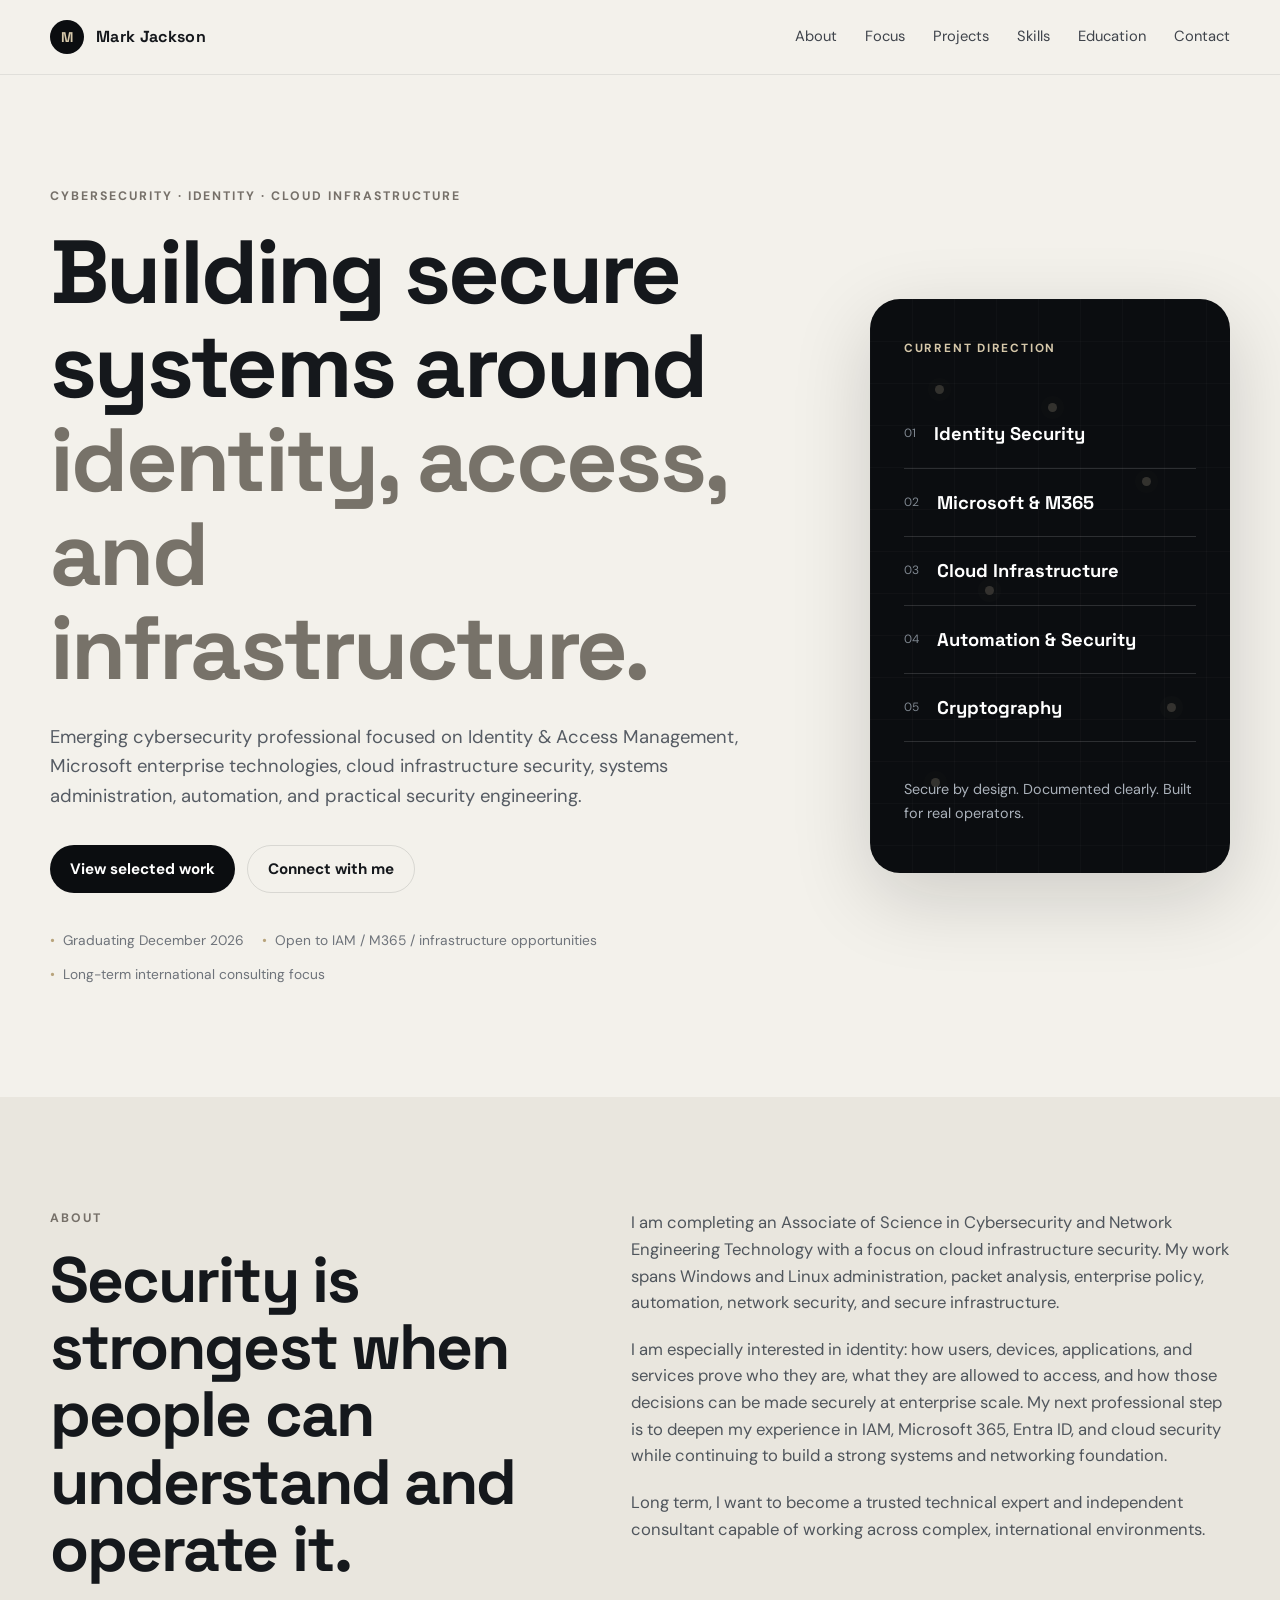
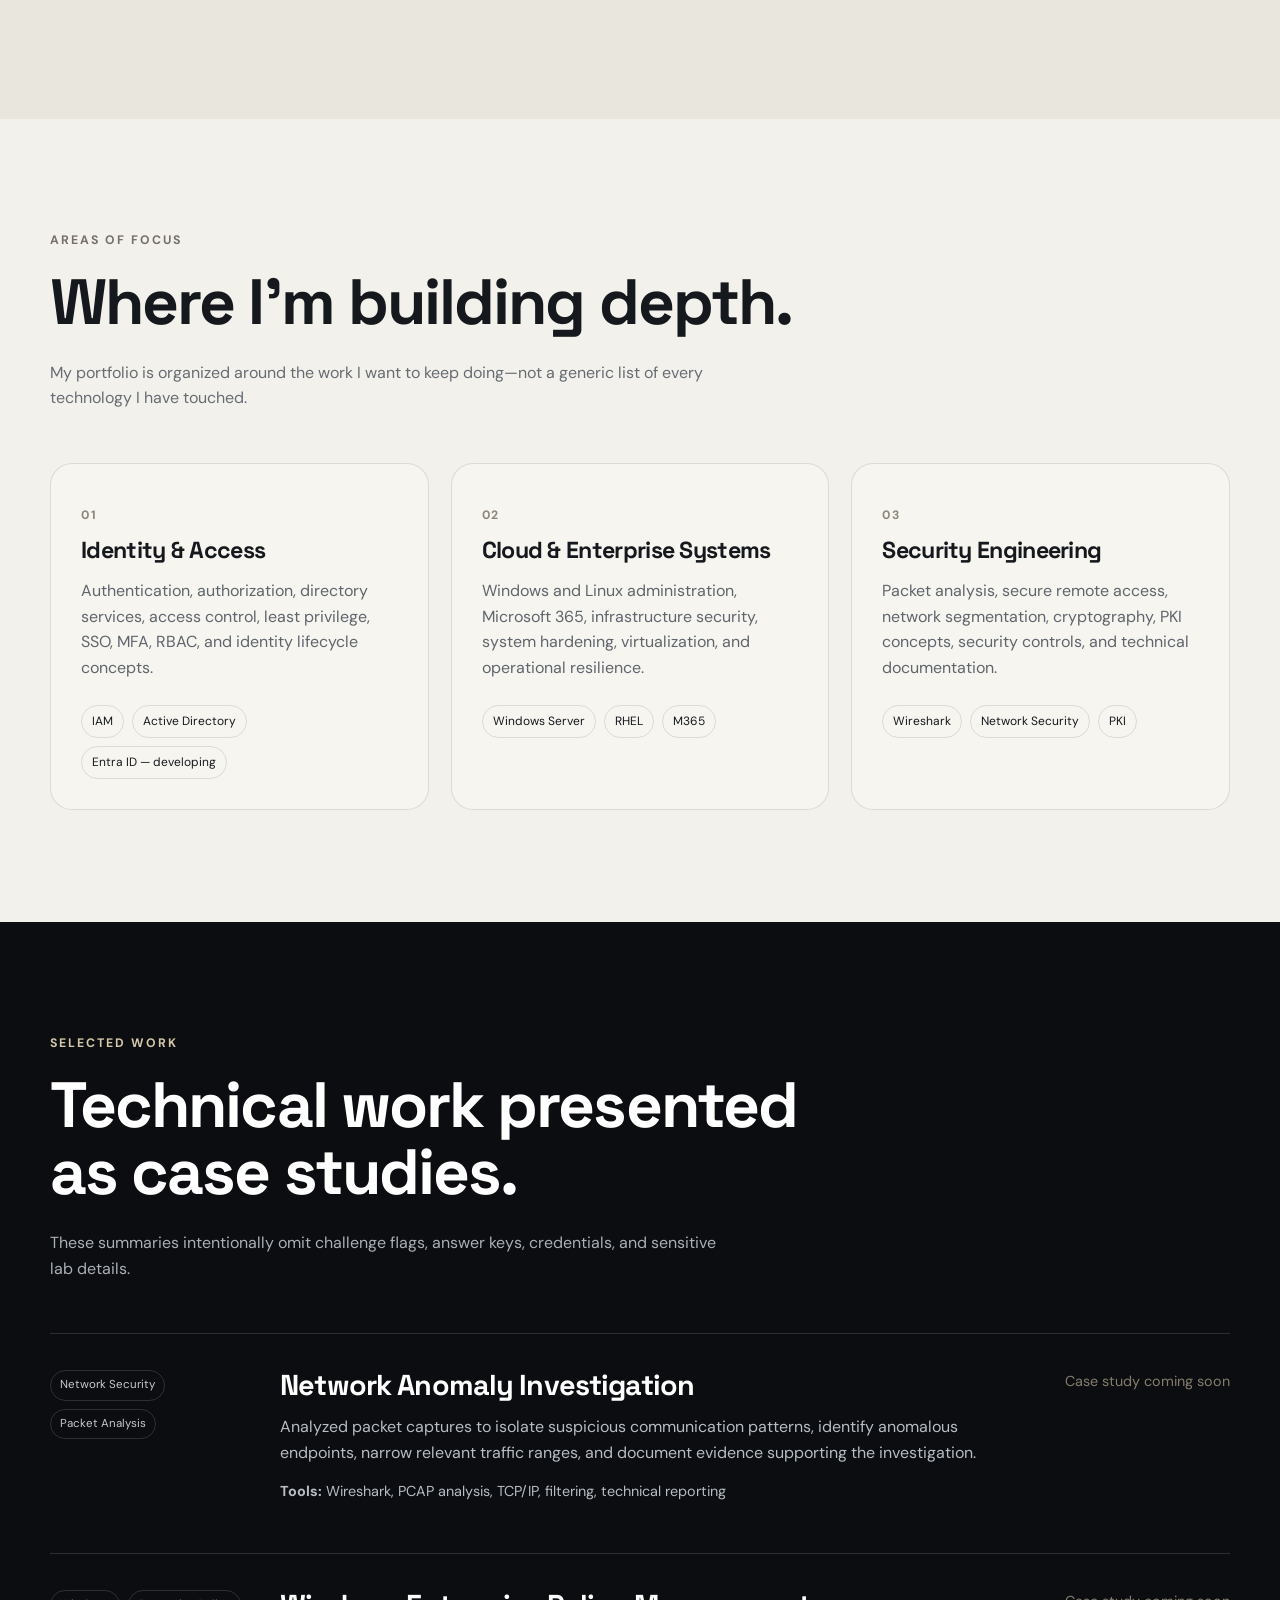
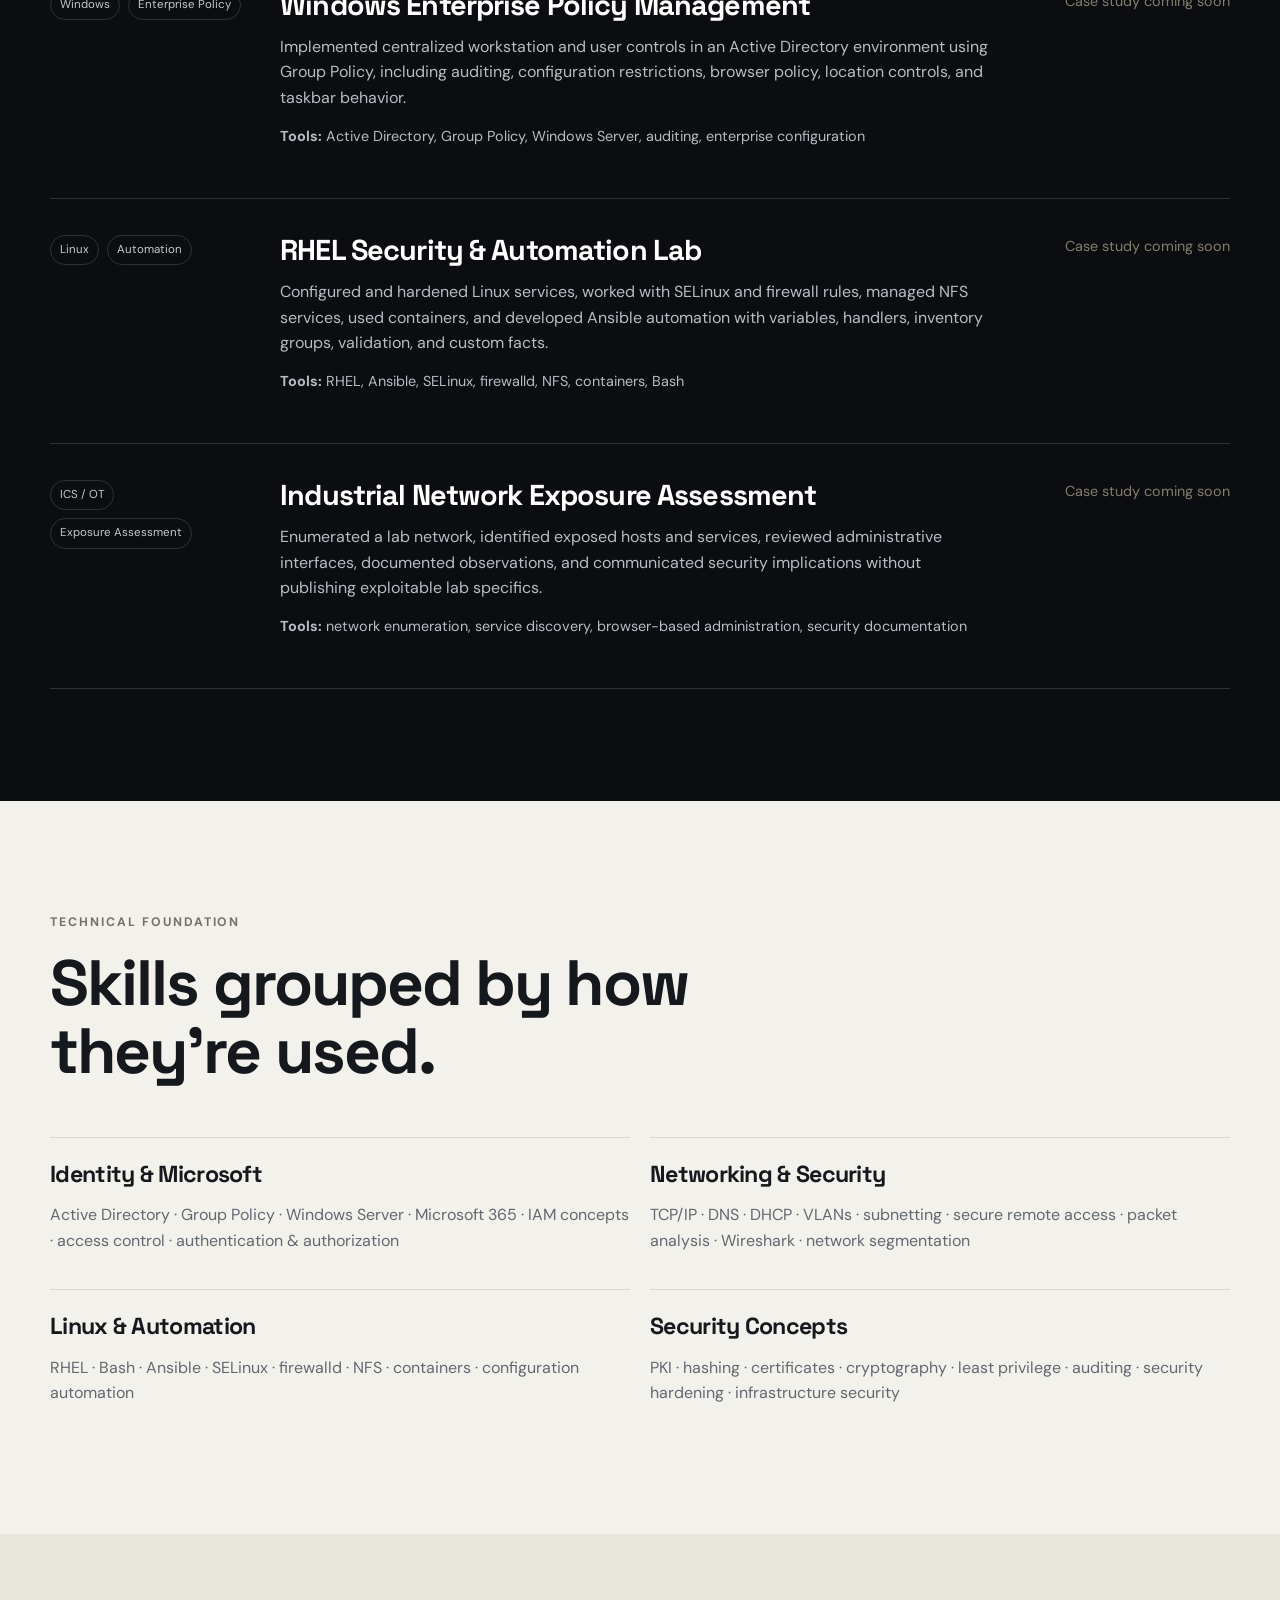
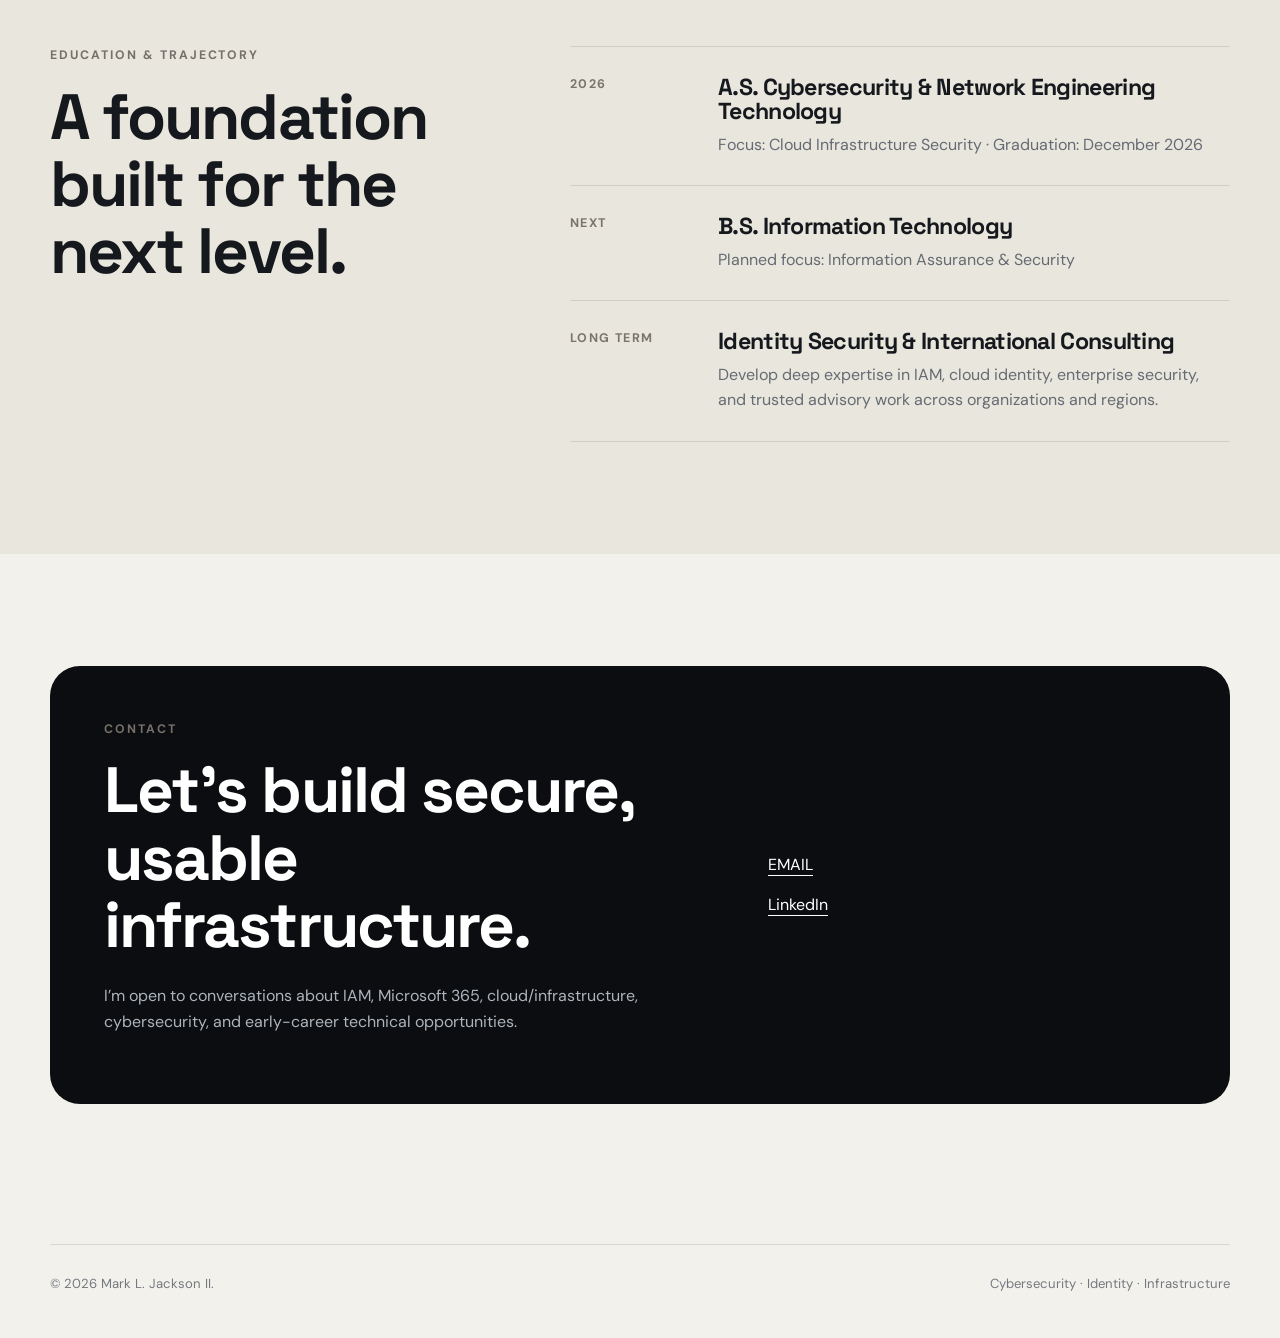
==== commit 43169e06: "Update index.html" ====
--- a/index.html
+++ b/index.html
@@ -271,9 +271,8 @@
           <p>I’m open to conversations about IAM, Microsoft 365, cloud/infrastructure, cybersecurity, and early-career technical opportunities.</p>
         </div>
         <div class="contact-links">
-          <a href="mailto:YOUR_EMAIL@example.com">YOUR_EMAIL@example.com</a>
-          <a href="https://github.com/YOUR_GITHUB" target="_blank" rel="noreferrer">github.com/YOUR_GITHUB</a>
-          <a href="https://www.linkedin.com/in/YOUR_LINKEDIN" target="_blank" rel="noreferrer">LinkedIn</a>
+          <a href="mailto:Jackson.MarkLavonne@gmail.com">EMAIL</a>
+          <a href="https://www.linkedin.com/in/jacksonmarkl" target="_blank" rel="noreferrer">LinkedIn</a>
         </div>
       </div>
     </section>
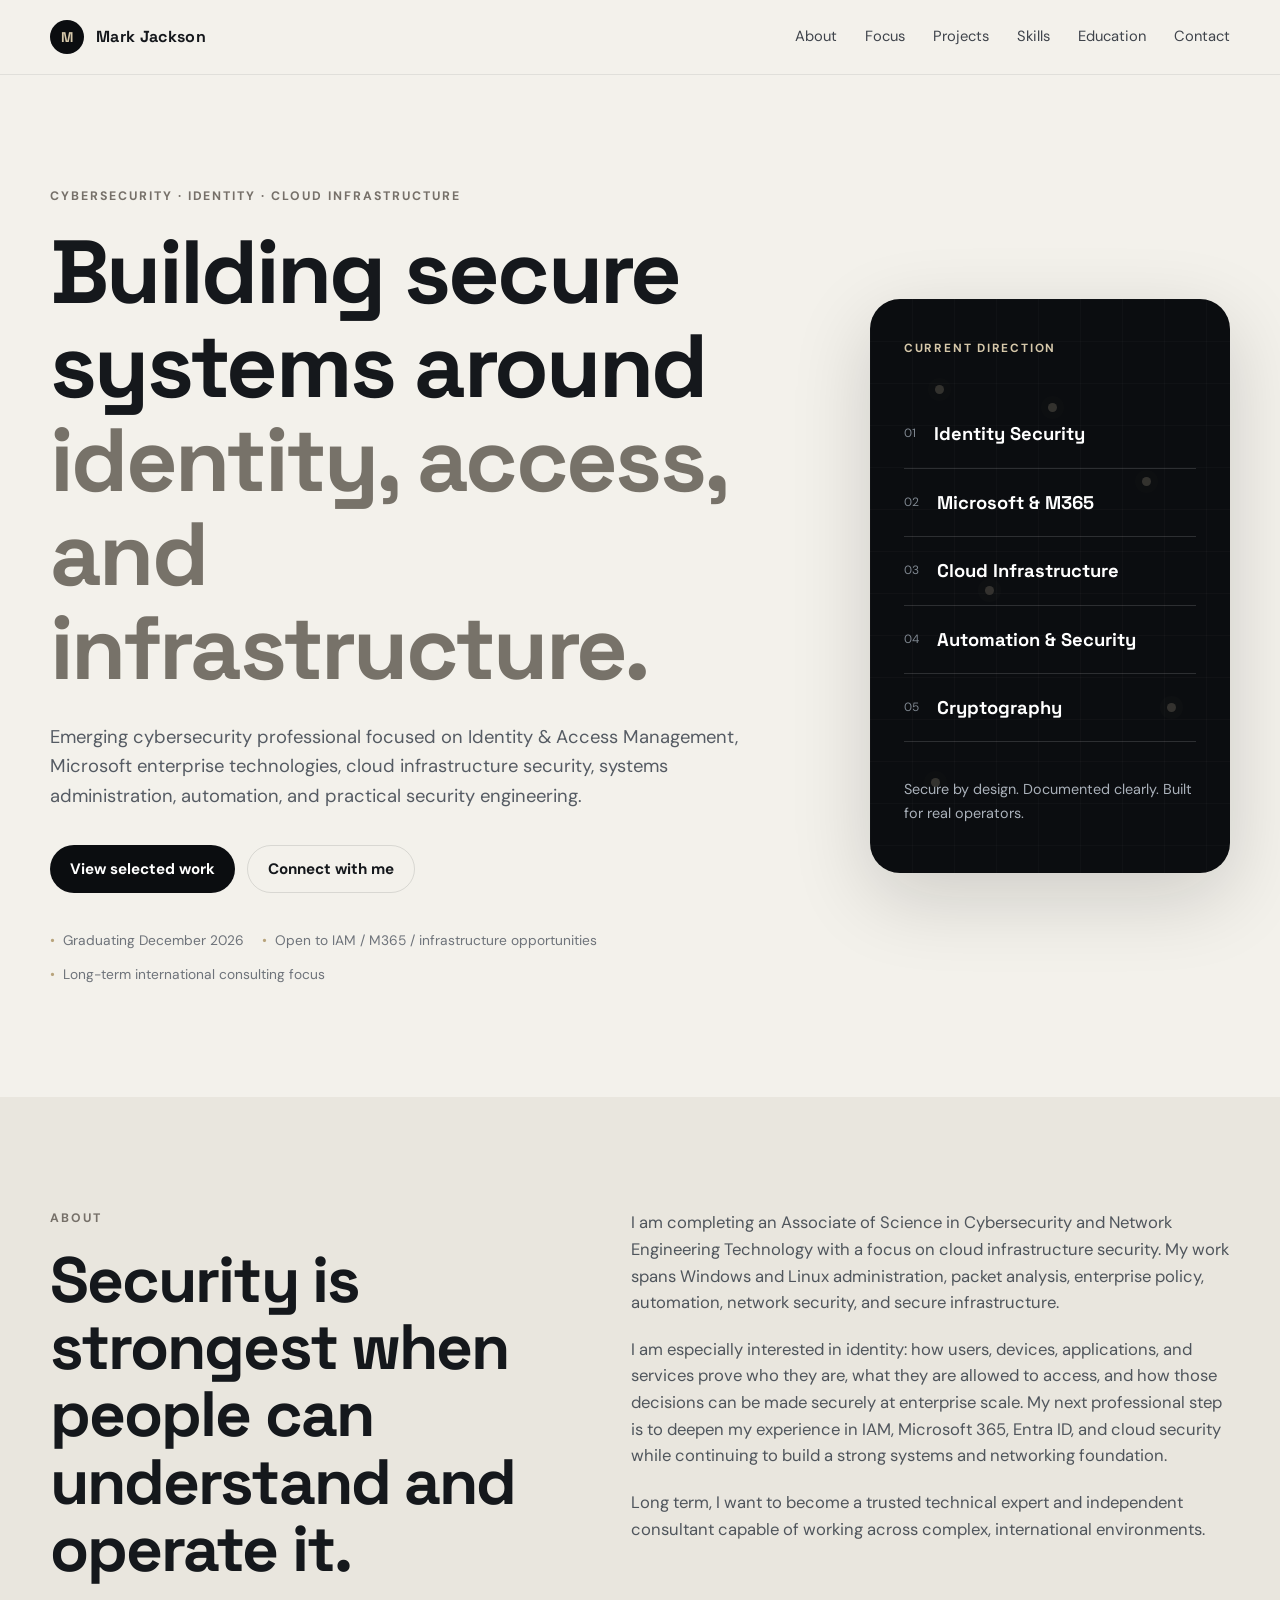
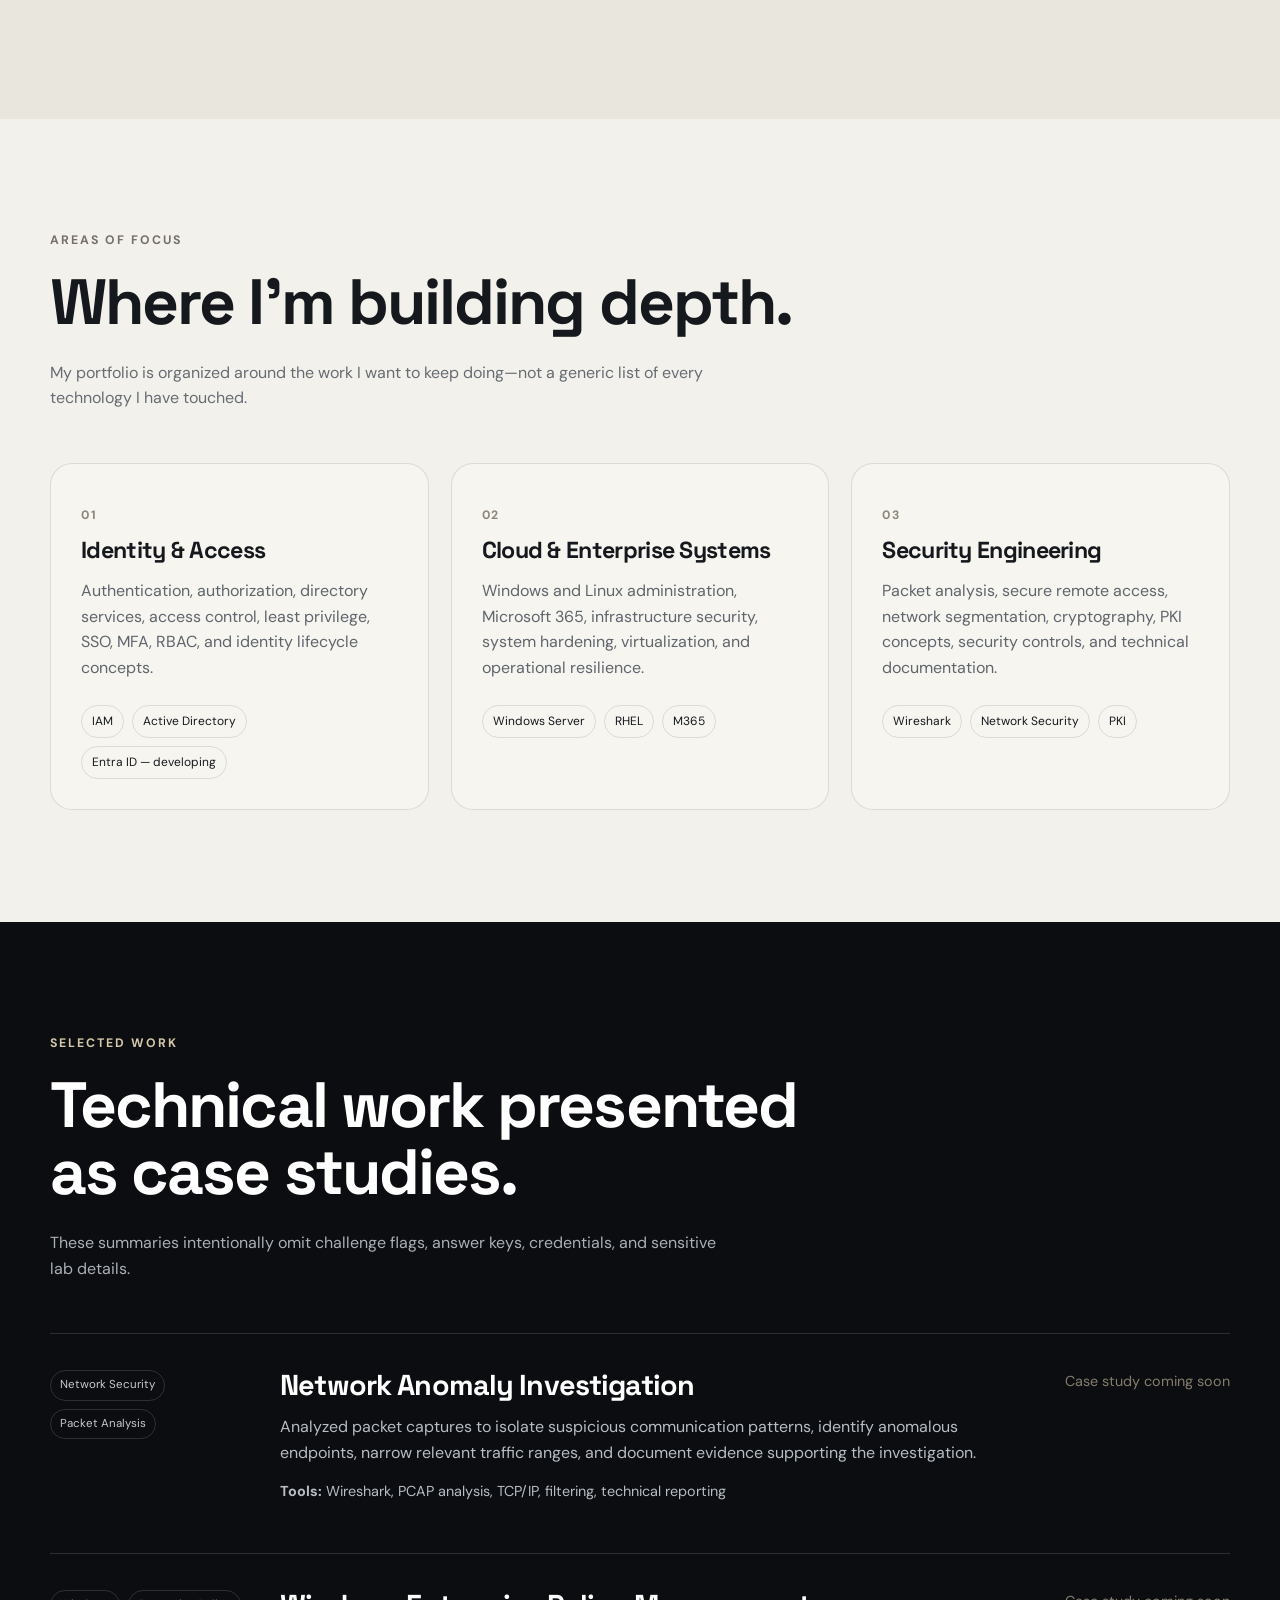
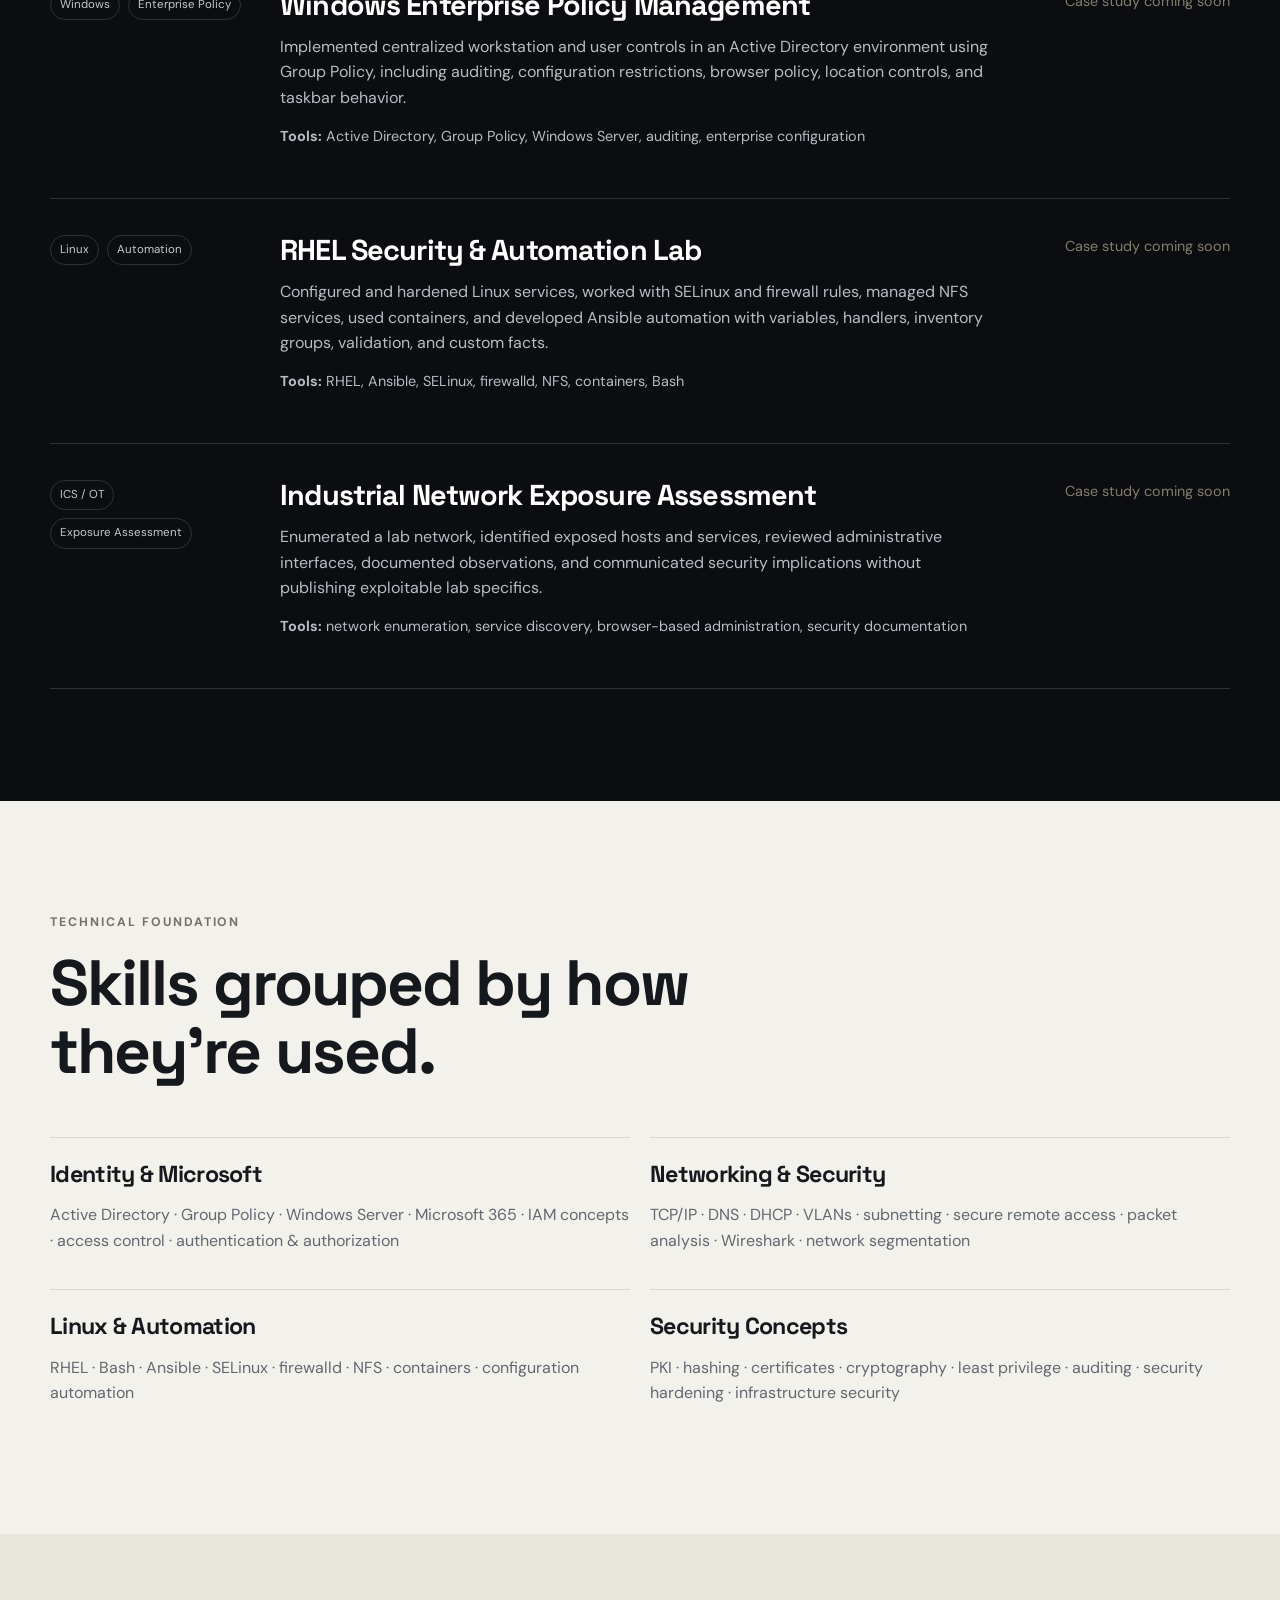
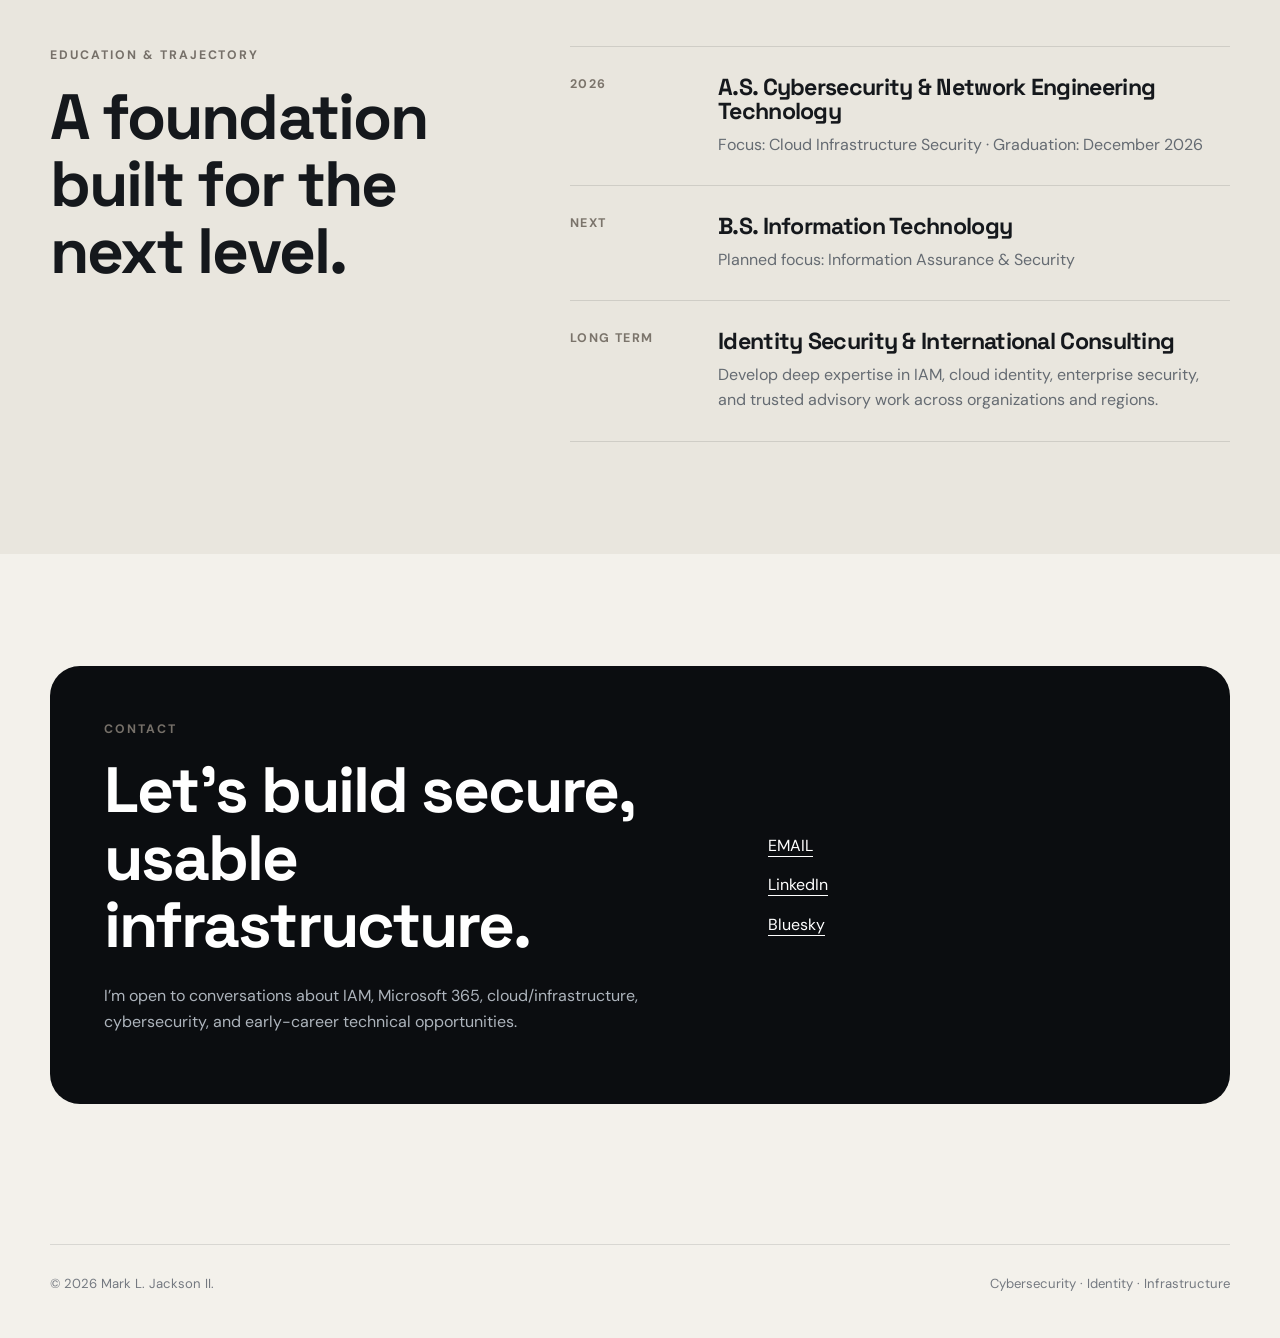
==== commit a401f230: "Update index.html" ====
--- a/index.html
+++ b/index.html
@@ -273,6 +273,7 @@
         <div class="contact-links">
           <a href="mailto:Jackson.MarkLavonne@gmail.com">EMAIL</a>
           <a href="https://www.linkedin.com/in/jacksonmarkl" target="_blank" rel="noreferrer">LinkedIn</a>
+          <a href="https://bsky.app/profile/markjaxon.com">Bluesky</a>
         </div>
       </div>
     </section>
